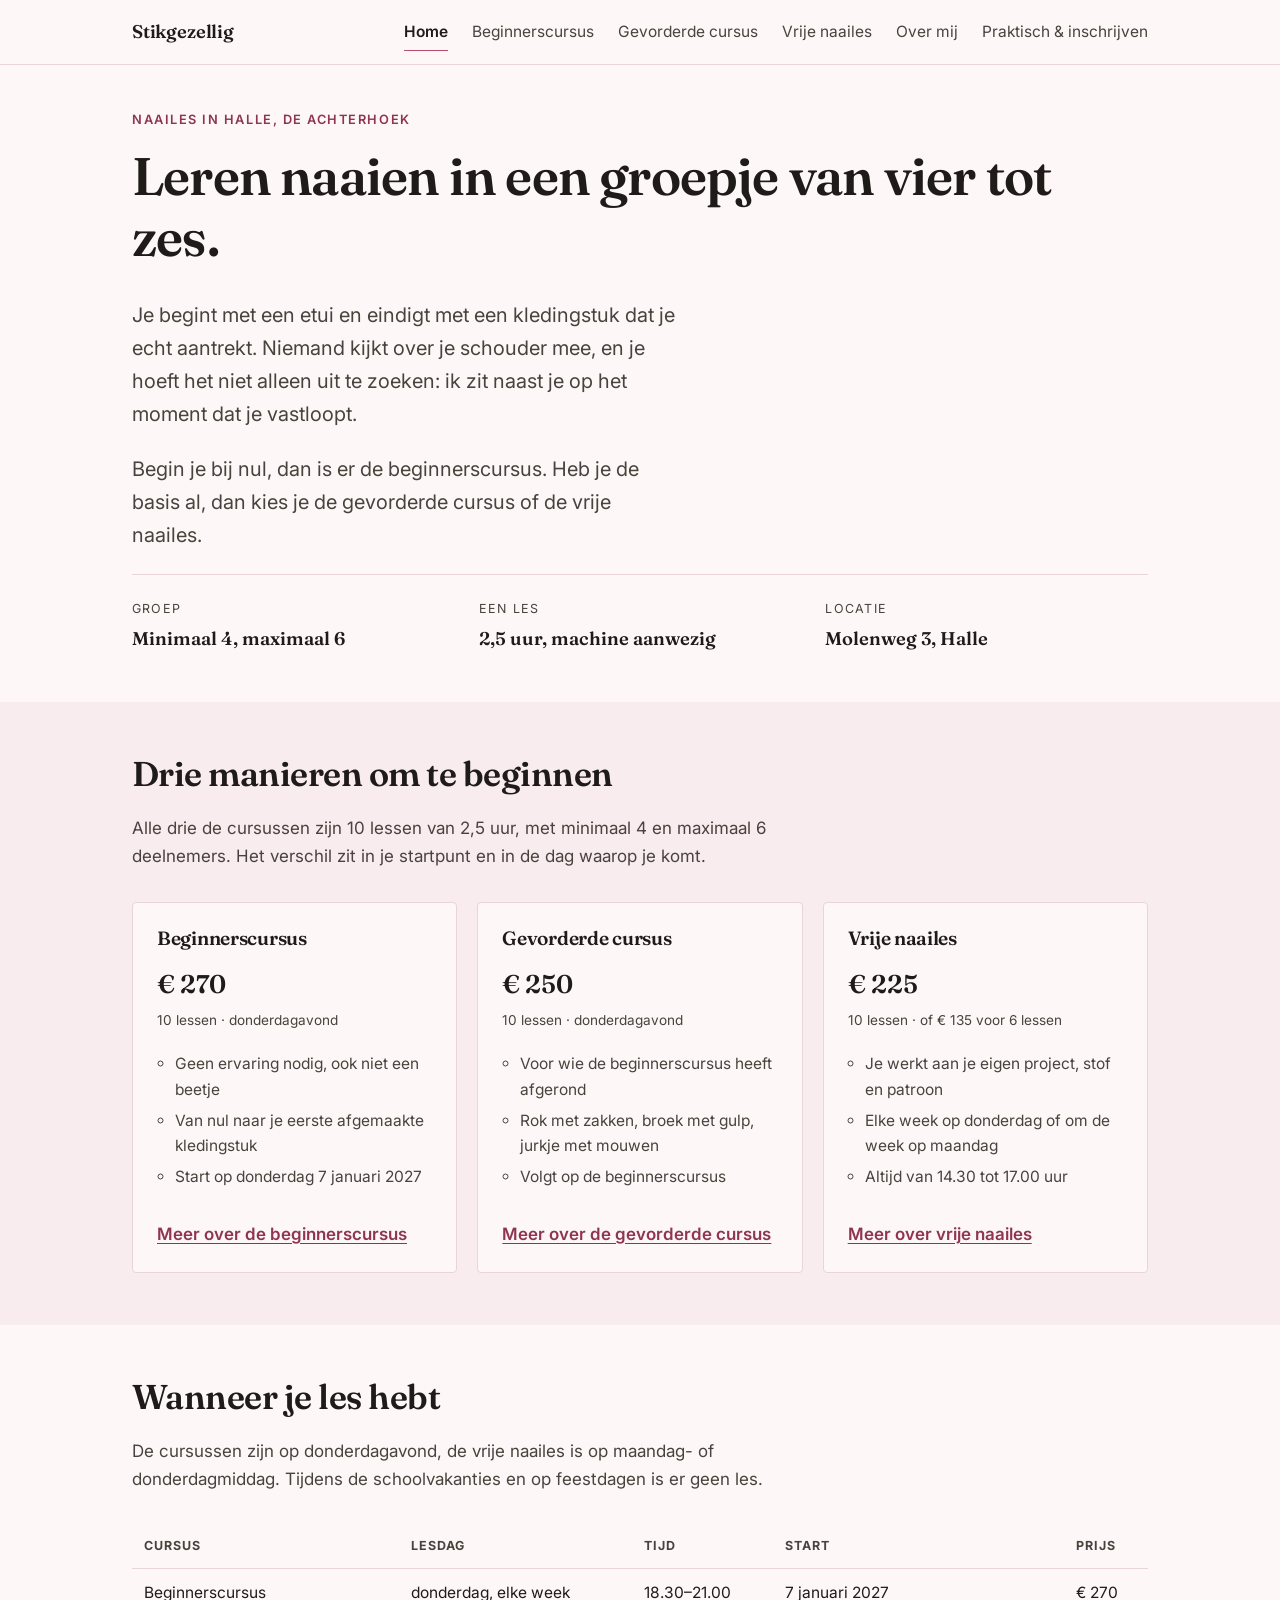
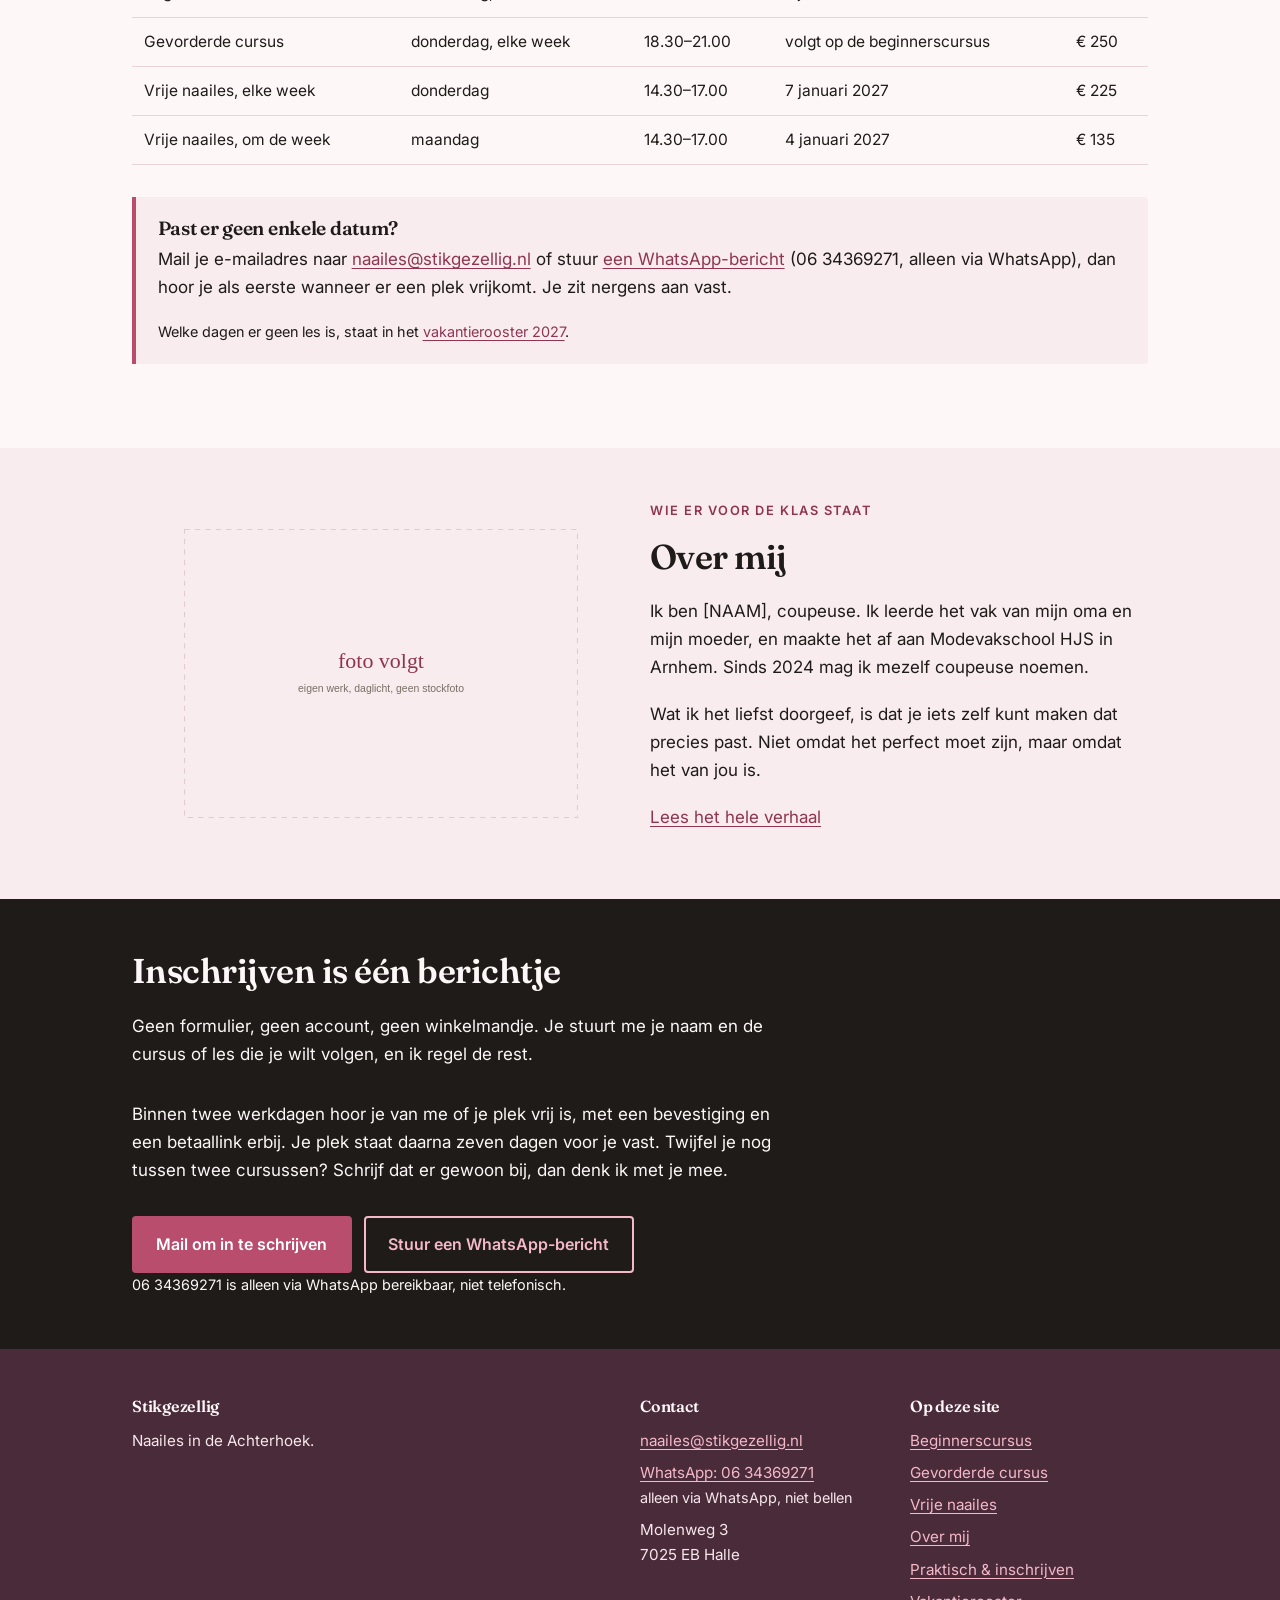
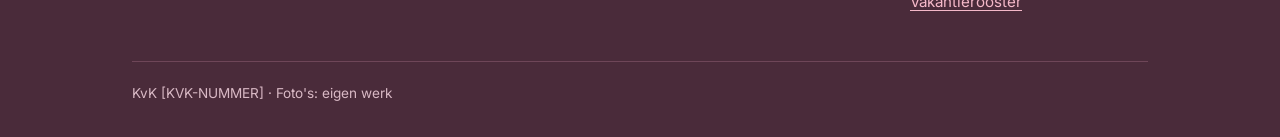
==== index.html @ c21ac474 "feat(home): blok over inschrijven met mail- en WhatsApp-knop" ====
<!doctype html>
<html lang="nl">
<head>
<meta charset="utf-8">
<meta name="viewport" content="width=device-width, initial-scale=1">
<title>Stikgezellig — naailes in de Achterhoek</title>
<meta name="description" content="Naailes in Halle, in kleine groepen van vier tot zes. Beginnerscursus van 10 lessen op donderdagavond, gevorderde cursus en vrije naailes op maandag- of donderdagmiddag.">
<link rel="canonical" href="https://mjmeijerman.github.io/naailes/">
<link rel="preconnect" href="https://fonts.googleapis.com">
<link rel="preconnect" href="https://fonts.gstatic.com" crossorigin>
<link href="https://fonts.googleapis.com/css2?family=Fraunces:opsz,wght@9..144,600&family=Inter:wght@400;600&display=swap" rel="stylesheet">
<link rel="stylesheet" href="assets/css/style.css">
</head>
<body>
<a class="skip" href="#main">Naar de inhoud</a>

<header class="site-header">
  <div class="wrap header-inner">
    <a class="brand" href="index.html">Stikgezellig</a>
    <button class="nav-toggle" type="button" aria-expanded="false" aria-controls="nav">Menu</button>
    <nav class="nav" id="nav" aria-label="Hoofdmenu">
      <ul>
        <li><a href="index.html" aria-current="page">Home</a></li>
        <li><a href="beginnerscursus.html">Beginnerscursus</a></li>
        <li><a href="gevorderde-cursus.html">Gevorderde cursus</a></li>
        <li><a href="vrije-naailes.html">Vrije naailes</a></li>
        <li><a href="over-mij.html">Over mij</a></li>
        <li><a href="praktisch-inschrijven.html">Praktisch &amp; inschrijven</a></li>
      </ul>
    </nav>
  </div>
</header>

<main id="main">

  <section class="hero">
    <div class="wrap">
      <p class="eyebrow">Naailes in Halle, de Achterhoek</p>
      <h1>Leren naaien in een groepje van vier tot zes.</h1>
      <p class="lead">Je begint met een etui en eindigt met een kledingstuk dat je echt aantrekt. Niemand kijkt over je schouder mee, en je hoeft het niet alleen uit te zoeken: ik zit naast je op het moment dat je vastloopt.</p>
      <p class="lead">Begin je bij nul, dan is er de beginnerscursus. Heb je de basis al, dan kies je de gevorderde cursus of de vrije naailes.</p>
      <dl class="facts">
        <div>
          <dt>Groep</dt>
          <dd>Minimaal 4, maximaal 6</dd>
        </div>
        <div>
          <dt>Een les</dt>
          <dd>2,5 uur, machine aanwezig</dd>
        </div>
        <div>
          <dt>Locatie</dt>
          <dd>Molenweg 3, Halle</dd>
        </div>
      </dl>
    </div>
  </section>

  <section class="section section--paper" id="cursussen">
    <div class="wrap">
      <div class="section-head">
        <h2>Drie manieren om te beginnen</h2>
        <p class="muted">Alle drie de cursussen zijn 10 lessen van 2,5 uur, met minimaal 4 en maximaal 6 deelnemers. Het verschil zit in je startpunt en in de dag waarop je komt.</p>
      </div>

      <ul class="cards cards--3">
        <li class="card">
          <h3>Beginnerscursus</h3>
          <p class="price">€ 270<small>10 lessen · donderdagavond</small></p>
          <ul>
            <li>Geen ervaring nodig, ook niet een beetje</li>
            <li>Van nul naar je eerste afgemaakte kledingstuk</li>
            <li>Start op donderdag 7 januari 2027</li>
          </ul>
          <p class="card-cta"><a href="beginnerscursus.html">Meer over de beginnerscursus</a></p>
        </li>

        <li class="card">
          <h3>Gevorderde cursus</h3>
          <p class="price">€ 250<small>10 lessen · donderdagavond</small></p>
          <ul>
            <li>Voor wie de beginnerscursus heeft afgerond</li>
            <li>Rok met zakken, broek met gulp, jurkje met mouwen</li>
            <li>Volgt op de beginnerscursus</li>
          </ul>
          <p class="card-cta"><a href="gevorderde-cursus.html">Meer over de gevorderde cursus</a></p>
        </li>

        <li class="card">
          <h3>Vrije naailes</h3>
          <p class="price">€ 225<small>10 lessen · of € 135 voor 6 lessen</small></p>
          <ul>
            <li>Je werkt aan je eigen project, stof en patroon</li>
            <li>Elke week op donderdag of om de week op maandag</li>
            <li>Altijd van 14.30 tot 17.00 uur</li>
          </ul>
          <p class="card-cta"><a href="vrije-naailes.html">Meer over vrije naailes</a></p>
        </li>
      </ul>
    </div>
  </section>

  <section class="section" id="wanneer">
    <div class="wrap">
      <div class="section-head">
        <h2>Wanneer je les hebt</h2>
        <p class="muted">De cursussen zijn op donderdagavond, de vrije naailes is op maandag- of donderdagmiddag. Tijdens de schoolvakanties en op feestdagen is er geen les.</p>
      </div>

      <div class="table-wrap">
        <table>
          <thead>
            <tr>
              <th scope="col">Cursus</th>
              <th scope="col">Lesdag</th>
              <th scope="col">Tijd</th>
              <th scope="col">Start</th>
              <th scope="col">Prijs</th>
            </tr>
          </thead>
          <tbody>
            <tr>
              <td>Beginnerscursus</td>
              <td>donderdag, elke week</td>
              <td>18.30–21.00</td>
              <td>7 januari 2027</td>
              <td>€ 270</td>
            </tr>
            <tr>
              <td>Gevorderde cursus</td>
              <td>donderdag, elke week</td>
              <td>18.30–21.00</td>
              <td>volgt op de beginnerscursus</td>
              <td>€ 250</td>
            </tr>
            <tr>
              <td>Vrije naailes, elke week</td>
              <td>donderdag</td>
              <td>14.30–17.00</td>
              <td>7 januari 2027</td>
              <td>€ 225</td>
            </tr>
            <tr>
              <td>Vrije naailes, om de week</td>
              <td>maandag</td>
              <td>14.30–17.00</td>
              <td>4 januari 2027</td>
              <td>€ 135</td>
            </tr>
          </tbody>
        </table>
      </div>

      <div class="callout">
        <h3>Past er geen enkele datum?</h3>
        <p>Mail je e-mailadres naar <a href="mailto:naailes@stikgezellig.nl?subject=Volgende%20ronde%20naailes">naailes@stikgezellig.nl</a> of stuur <a href="https://wa.me/31634369271" target="_blank" rel="noopener noreferrer">een WhatsApp-bericht</a> (06 34369271, alleen via WhatsApp), dan hoor je als eerste wanneer er een plek vrijkomt. Je zit nergens aan vast.</p>
        <p class="small">Welke dagen er geen les is, staat in het <a href="vakantierooster.html">vakantierooster 2027</a>.</p>
      </div>
    </div>
  </section>

  <section class="section section--paper">
    <div class="wrap">
      <div class="cards cards--2">
        <figure>
          <img src="assets/img/foto-volgt.svg" alt="[NAAM] achter de naaimachine in het atelier" width="800" height="600">
        </figure>
        <div>
          <p class="eyebrow">Wie er voor de klas staat</p>
          <h2>Over mij</h2>
          <p>Ik ben [NAAM], coupeuse. Ik leerde het vak van mijn oma en mijn moeder, en maakte het af aan Modevakschool HJS in Arnhem. Sinds 2024 mag ik mezelf coupeuse noemen.</p>
          <p>Wat ik het liefst doorgeef, is dat je iets zelf kunt maken dat precies past. Niet omdat het perfect moet zijn, maar omdat het van jou is.</p>
          <p class="card-cta"><a href="over-mij.html">Lees het hele verhaal</a></p>
        </div>
      </div>
    </div>
  </section>

  <section class="section section--ink" id="inschrijven">
    <div class="wrap">
      <div class="section-head">
        <h2>Inschrijven is één berichtje</h2>
        <p>Geen formulier, geen account, geen winkelmandje. Je stuurt me je naam en de cursus of les die je wilt volgen, en ik regel de rest.</p>
      </div>
      <div class="measure">
        <p>Binnen twee werkdagen hoor je van me of je plek vrij is, met een bevestiging en een betaallink erbij. Je plek staat daarna zeven dagen voor je vast. Twijfel je nog tussen twee cursussen? Schrijf dat er gewoon bij, dan denk ik met je mee.</p>
      </div>
      <div class="btn-row mt-2">
        <a class="btn btn--primary" href="mailto:naailes@stikgezellig.nl?subject=Inschrijving%20naailes&amp;body=Hoi%2C%20ik%20wil%20graag%20inschrijven.%0A%0AMijn%20naam%3A%20%0ACursus%20of%20les%3A%20%0ATelefoonnummer%3A%20">Mail om in te schrijven</a>
        <a class="btn btn--ghost" href="https://wa.me/31634369271?text=Hoi%2C%20ik%20wil%20graag%20inschrijven.%20Mijn%20naam%20is%20" target="_blank" rel="noopener noreferrer">Stuur een WhatsApp-bericht</a>
      </div>
      <p class="small">06 34369271 is alleen via WhatsApp bereikbaar, niet telefonisch.</p>
    </div>
  </section>

</main>

<footer class="site-footer">
  <div class="wrap">
    <div class="footer-grid">
      <div>
        <h3>Stikgezellig</h3>
        <p>Naailes in de Achterhoek.</p>
      </div>
      <div>
        <h3>Contact</h3>
        <ul>
          <li><a href="mailto:naailes@stikgezellig.nl">naailes@stikgezellig.nl</a></li>
          <li><a href="https://wa.me/31634369271" target="_blank" rel="noopener noreferrer">WhatsApp: 06 34369271</a><br><span class="small">alleen via WhatsApp, niet bellen</span></li>
          <li>Molenweg 3<br>7025 EB Halle</li>
        </ul>
      </div>
      <div>
        <h3>Op deze site</h3>
        <ul>
          <li><a href="beginnerscursus.html">Beginnerscursus</a></li>
          <li><a href="gevorderde-cursus.html">Gevorderde cursus</a></li>
          <li><a href="vrije-naailes.html">Vrije naailes</a></li>
          <li><a href="over-mij.html">Over mij</a></li>
          <li><a href="praktisch-inschrijven.html">Praktisch &amp; inschrijven</a></li>
          <li><a href="vakantierooster.html">Vakantierooster</a></li>
        </ul>
      </div>
    </div>
    <p class="footer-note">KvK [KVK-NUMMER] · Foto's: eigen werk</p>
  </div>
</footer>

<script src="assets/js/site.js"></script>
</body>
</html>
---- assets/css/style.css ----
/* Stikgezellig — basisstijl
   1 accentkleur (poederroze) + off-white + bijna-zwart. Niets anders. */

:root {
  --terra: #b84d6e;
  --terra-dark: #8f3552;
  --ink: #1e1b19;
  --ink-soft: #4a423c;
  --paper: #fdf8f7;
  --paper-warm: #f8ecef;
  --rule: #e8d4da;
  --max: 66rem;
  --radius: 4px;
}

*,
*::before,
*::after {
  box-sizing: border-box;
}

html {
  -webkit-text-size-adjust: 100%;
  scroll-behavior: smooth;
}

body {
  margin: 0;
  background: var(--paper);
  color: var(--ink);
  font-family: Inter, system-ui, -apple-system, "Segoe UI", sans-serif;
  font-size: 1.0625rem;
  line-height: 1.65;
  -webkit-font-smoothing: antialiased;
}

@media (prefers-reduced-motion: reduce) {
  html { scroll-behavior: auto; }
  *, *::before, *::after {
    animation-duration: 0.01ms !important;
    transition-duration: 0.01ms !important;
  }
}

img { max-width: 100%; height: auto; display: block; }

h1, h2, h3 {
  font-family: Fraunces, Georgia, "Times New Roman", serif;
  font-weight: 600;
  line-height: 1.15;
  letter-spacing: -0.015em;
  margin: 0 0 0.6em;
}

h1 { font-size: clamp(2.1rem, 5.5vw, 3.3rem); }
h2 { font-size: clamp(1.55rem, 3.4vw, 2.15rem); }
h3 { font-size: 1.2rem; }

p { margin: 0 0 1.1em; }
p:last-child { margin-bottom: 0; }

a { color: var(--terra-dark); text-underline-offset: 0.2em; }
a:hover { color: var(--terra); }

:focus-visible {
  outline: 3px solid var(--terra);
  outline-offset: 3px;
}

/* ---------- layout ---------- */

.wrap {
  width: 100%;
  max-width: var(--max);
  margin: 0 auto;
  padding: 0 1.25rem;
}

.section { padding: 3.25rem 0; }
.section--tight { padding: 2rem 0; }
.section--paper { background: var(--paper-warm); }
.section--ink {
  background: var(--ink);
  color: var(--paper);
}
.section--ink h2,
.section--ink h3 { color: var(--paper); }
.section--ink a { color: #f4b8c8; }

.section-head { max-width: 42rem; margin-bottom: 2rem; }

.skip {
  position: absolute;
  left: -9999px;
  top: 0;
  background: var(--ink);
  color: var(--paper);
  padding: 0.75rem 1rem;
  z-index: 100;
}
.skip:focus { left: 1rem; top: 1rem; }

/* ---------- header ---------- */

.site-header {
  position: sticky;
  top: 0;
  z-index: 40;
  background: var(--paper);
  border-bottom: 1px solid var(--rule);
}

.header-inner {
  display: flex;
  align-items: center;
  justify-content: space-between;
  gap: 1rem;
  min-height: 4rem;
}

.brand {
  font-family: Fraunces, Georgia, serif;
  font-size: 1.15rem;
  font-weight: 600;
  color: var(--ink);
  text-decoration: none;
  letter-spacing: -0.01em;
}
.brand:hover { color: var(--terra-dark); }

.nav-toggle {
  display: inline-flex;
  align-items: center;
  gap: 0.5rem;
  background: none;
  border: 1px solid var(--rule);
  border-radius: var(--radius);
  color: var(--ink);
  font: inherit;
  font-size: 0.9rem;
  padding: 0.5rem 0.7rem;
  cursor: pointer;
}

.nav ul {
  list-style: none;
  margin: 0;
  padding: 0;
}

.nav {
  display: none;
  width: 100%;
}

.nav.is-open { display: block; }

.nav ul {
  display: flex;
  flex-direction: column;
  padding: 0.5rem 0 1rem;
  gap: 0.15rem;
}

.nav a {
  display: block;
  padding: 0.55rem 0.25rem;
  color: var(--ink-soft);
  text-decoration: none;
  font-size: 0.97rem;
  border-bottom: 1px solid transparent;
}
.nav a:hover { color: var(--ink); border-bottom-color: var(--rule); }
.nav a[aria-current="page"] {
  color: var(--ink);
  font-weight: 600;
  border-bottom-color: var(--terra);
}

@media (min-width: 56rem) {
  .nav-toggle { display: none; }
  .nav { display: block !important; width: auto; }
  .nav ul { flex-direction: row; padding: 0; gap: 1.5rem; }
  .nav a { padding: 0.35rem 0; }
}

/* ---------- buttons ---------- */

.btn {
  display: inline-block;
  padding: 0.85rem 1.4rem;
  border-radius: var(--radius);
  font-size: 1rem;
  font-weight: 600;
  text-decoration: none;
  text-align: center;
  border: 2px solid transparent;
  transition: background-color 0.15s ease, color 0.15s ease;
}

.btn--primary {
  background: var(--terra);
  color: #fff;
}
.btn--primary:hover { background: var(--terra-dark); color: #fff; }

.btn--ghost {
  border-color: var(--ink);
  color: var(--ink);
}
.btn--ghost:hover { background: var(--ink); color: var(--paper); }

/* Kaarten in een donkere sectie hebben een lichte achtergrond: tekst terug naar inkt. */
.section--ink .card,
.section--ink .card h3 { color: var(--ink); }

/* In een donkere sectie erven knoppen de linkkleur; zet hun eigen kleur terug. */
.section--ink a.btn--primary,
.section--ink a.btn--primary:hover { color: #fff; }
.section--ink a.btn--ghost {
  border-color: #f4b8c8;
  color: #f4b8c8;
}
.section--ink a.btn--ghost:hover { background: #f4b8c8; color: var(--ink); }
.section--ink .card a.btn--ghost {
  border-color: var(--ink);
  color: var(--ink);
}
.section--ink .card a.btn--ghost:hover { background: var(--ink); color: var(--paper); }

.btn--wide { width: 100%; }
@media (min-width: 34rem) { .btn--wide { width: auto; } }

.btn-row {
  display: flex;
  flex-wrap: wrap;
  gap: 0.75rem;
  margin-top: 1.75rem;
}

/* ---------- hero ---------- */

.hero { padding: 2.75rem 0 3rem; }
.hero p.lead {
  font-size: clamp(1.05rem, 2.2vw, 1.25rem);
  color: var(--ink-soft);
  max-width: 34rem;
}

.eyebrow {
  font-size: 0.8rem;
  font-weight: 600;
  letter-spacing: 0.12em;
  text-transform: uppercase;
  color: var(--terra-dark);
  margin-bottom: 1rem;
}

/* ---------- cards ---------- */

.cards {
  display: grid;
  gap: 1.25rem;
  grid-template-columns: 1fr;
  list-style: none;
  margin: 0;
  padding: 0;
}
@media (min-width: 44rem) {
  .cards--3 { grid-template-columns: repeat(3, 1fr); }
  .cards--2 { grid-template-columns: repeat(2, 1fr); }
}

.card {
  background: var(--paper);
  border: 1px solid var(--rule);
  border-radius: var(--radius);
  padding: 1.5rem;
  display: flex;
  flex-direction: column;
  gap: 0.5rem;
}
.section--paper .card { background: var(--paper); }

.card h3 { margin-bottom: 0.1rem; }
.card .price {
  font-family: Fraunces, Georgia, serif;
  font-size: 1.6rem;
  font-weight: 600;
  margin: 0.25rem 0 0.5rem;
}
.card .price small {
  display: block;
  font-family: Inter, sans-serif;
  font-size: 0.85rem;
  font-weight: 400;
  color: var(--ink-soft);
  margin-top: 0.2rem;
}
.card ul {
  margin: 0.25rem 0 0;
  padding-left: 1.1rem;
  color: var(--ink-soft);
  font-size: 0.97rem;
}
.card li { margin-bottom: 0.35rem; }
.card .card-cta {
  margin-top: auto;
  padding-top: 1rem;
  font-weight: 600;
}

/* ---------- facts ---------- */

.facts {
  display: grid;
  gap: 1rem 1.5rem;
  grid-template-columns: 1fr;
  margin: 0;
  padding: 1.5rem 0 0;
  border-top: 1px solid var(--rule);
}
@media (min-width: 40rem) {
  .facts { grid-template-columns: repeat(3, 1fr); }
}
.facts dt {
  font-size: 0.78rem;
  text-transform: uppercase;
  letter-spacing: 0.1em;
  color: var(--ink-soft);
  margin-bottom: 0.25rem;
}
.facts dd {
  margin: 0;
  font-family: Fraunces, Georgia, serif;
  font-size: 1.15rem;
  font-weight: 600;
}

/* ---------- weekindeling ---------- */

.week {
  list-style: none;
  counter-reset: week;
  margin: 0;
  padding: 0;
  border-top: 1px solid var(--rule);
}
.week li {
  counter-increment: week;
  display: grid;
  grid-template-columns: 2.5rem 1fr;
  gap: 0.75rem;
  padding: 0.9rem 0;
  border-bottom: 1px solid var(--rule);
}
.week li::before {
  content: counter(week, decimal-leading-zero);
  font-family: Fraunces, Georgia, serif;
  font-size: 1rem;
  color: var(--terra-dark);
  font-weight: 600;
  padding-top: 0.15rem;
}
.week strong { display: block; }
.week span {
  color: var(--ink-soft);
  font-size: 0.95rem;
}

/* ---------- figures ---------- */

.figures {
  display: grid;
  gap: 1rem;
  grid-template-columns: 1fr;
  margin: 2rem 0 0;
}
@media (min-width: 40rem) {
  .figures--3 { grid-template-columns: repeat(3, 1fr); }
}
.figures figure { margin: 0; }
.figures img {
  border-radius: var(--radius);
  width: 100%;
  aspect-ratio: 4 / 3;
  object-fit: cover;
  background: var(--paper-warm);
}
.figures figcaption {
  font-size: 0.85rem;
  color: var(--ink-soft);
  margin-top: 0.5rem;
}

/* ---------- tables ---------- */

.table-wrap { overflow-x: auto; }
table {
  width: 100%;
  border-collapse: collapse;
  font-size: 0.97rem;
}
th, td {
  text-align: left;
  padding: 0.7rem 0.75rem;
  border-bottom: 1px solid var(--rule);
  vertical-align: top;
}
th {
  font-size: 0.78rem;
  text-transform: uppercase;
  letter-spacing: 0.08em;
  color: var(--ink-soft);
}

/* ---------- callout ---------- */

.callout {
  background: var(--paper-warm);
  border-left: 4px solid var(--terra);
  border-radius: 0 var(--radius) var(--radius) 0;
  padding: 1.25rem 1.35rem;
  margin: 2rem 0;
}
.callout h3 { margin-bottom: 0.4rem; }
.callout p:last-child { margin-bottom: 0; }
.section--paper .callout { background: var(--paper); }

/* ---------- faq ---------- */

.faq { border-top: 1px solid var(--rule); }
.faq details {
  border-bottom: 1px solid var(--rule);
  padding: 0.35rem 0;
}
.faq summary {
  cursor: pointer;
  font-weight: 600;
  padding: 0.85rem 1.5rem 0.85rem 0;
  position: relative;
  list-style: none;
}
.faq summary::-webkit-details-marker { display: none; }
.faq summary::after {
  content: "+";
  position: absolute;
  right: 0.25rem;
  top: 0.7rem;
  color: var(--terra-dark);
  font-size: 1.3rem;
  line-height: 1;
}
.faq details[open] summary::after { content: "–"; }
.faq .faq-body {
  padding: 0 0 1rem;
  color: var(--ink-soft);
  max-width: 44rem;
}

/* ---------- footer ---------- */

.site-footer {
  background: #4a2b3a;
  color: #f6e7ec;
  padding: 3rem 0 2rem;
  font-size: 0.95rem;
}
.site-footer a { color: #f4b8c8; }
.footer-grid {
  display: grid;
  gap: 2rem;
  grid-template-columns: 1fr;
}
@media (min-width: 44rem) {
  .footer-grid { grid-template-columns: 2fr 1fr 1fr; }
}
.site-footer h3 {
  color: var(--paper);
  font-size: 1rem;
  margin-bottom: 0.75rem;
}
.site-footer ul { list-style: none; margin: 0; padding: 0; }
.site-footer li { margin-bottom: 0.45rem; }
.footer-note {
  border-top: 1px solid #6e4658;
  margin-top: 2.5rem;
  padding-top: 1.25rem;
  font-size: 0.85rem;
  color: #d9b9c5;
}

/* ---------- utilities ---------- */

.stack > * + * { margin-top: 1rem; }
.muted { color: var(--ink-soft); }
.small { font-size: 0.9rem; }
.measure { max-width: 40rem; }
.mt-2 { margin-top: 2rem; }
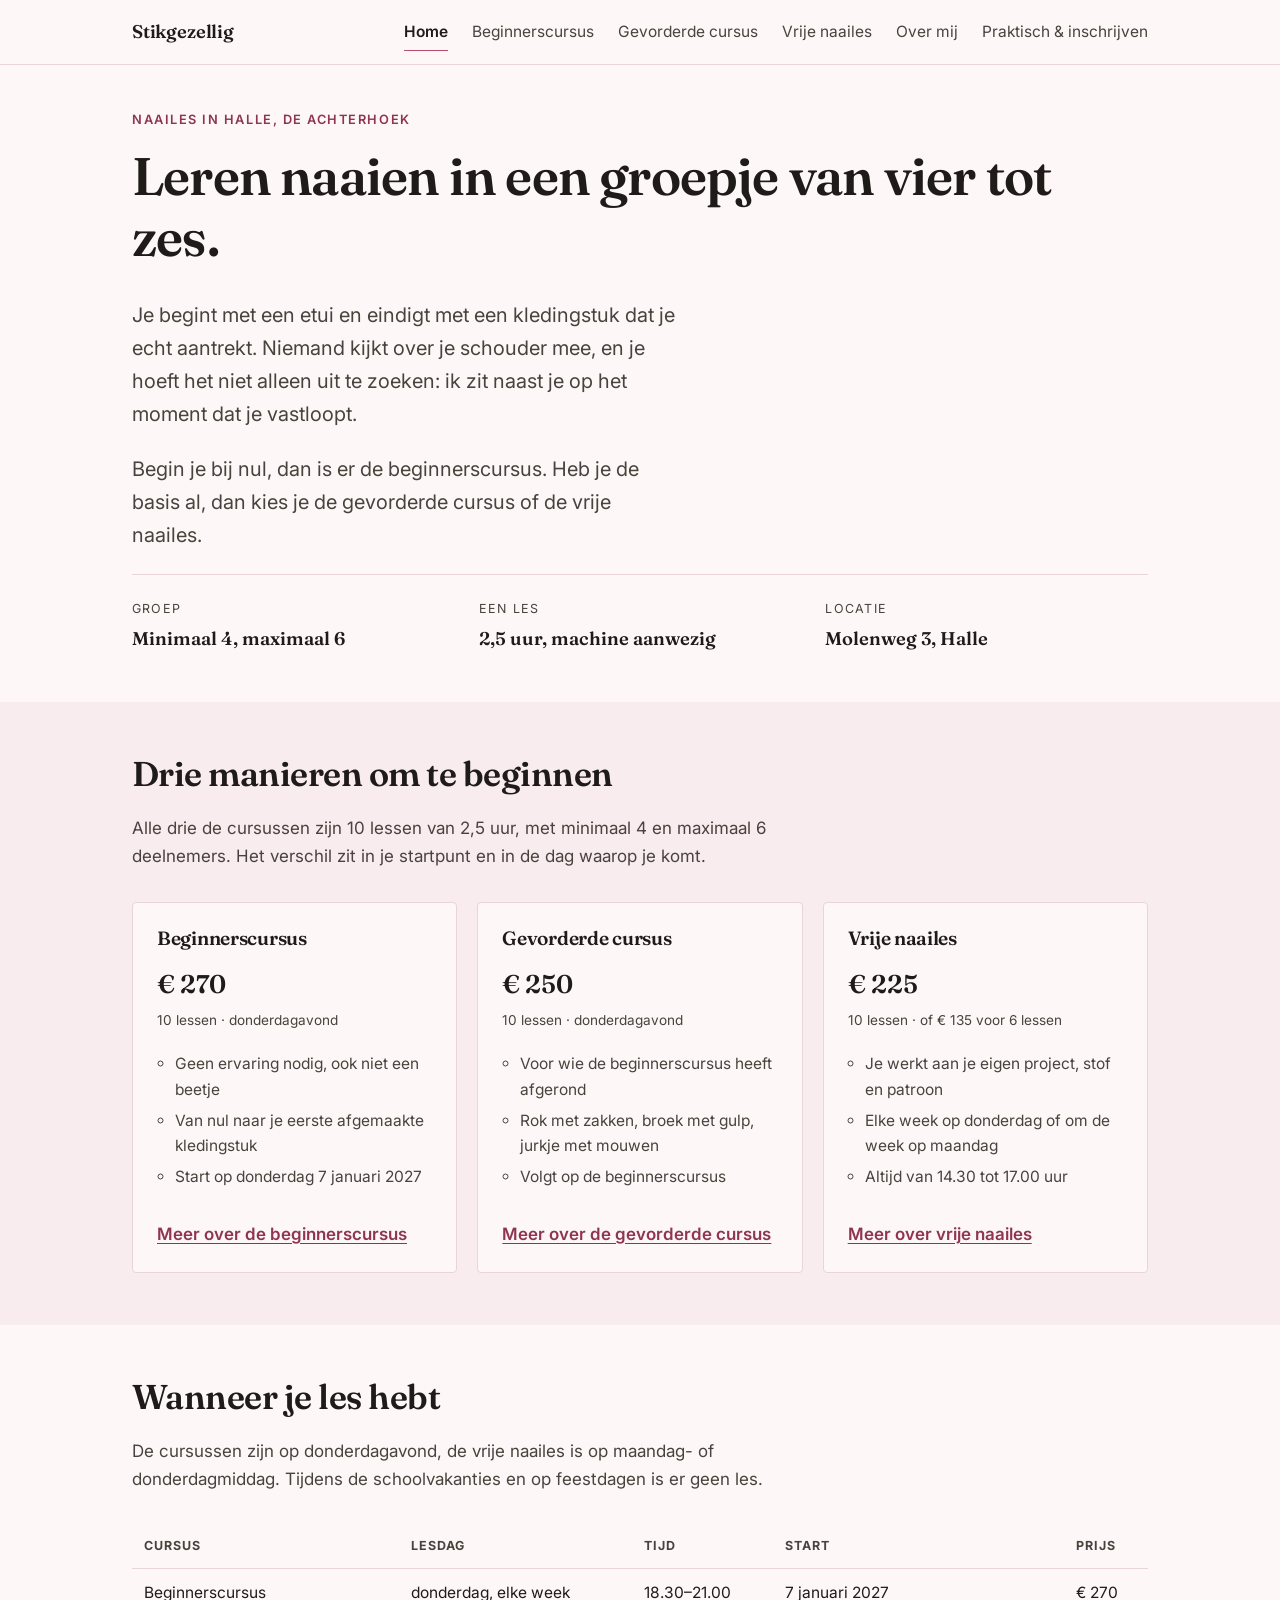
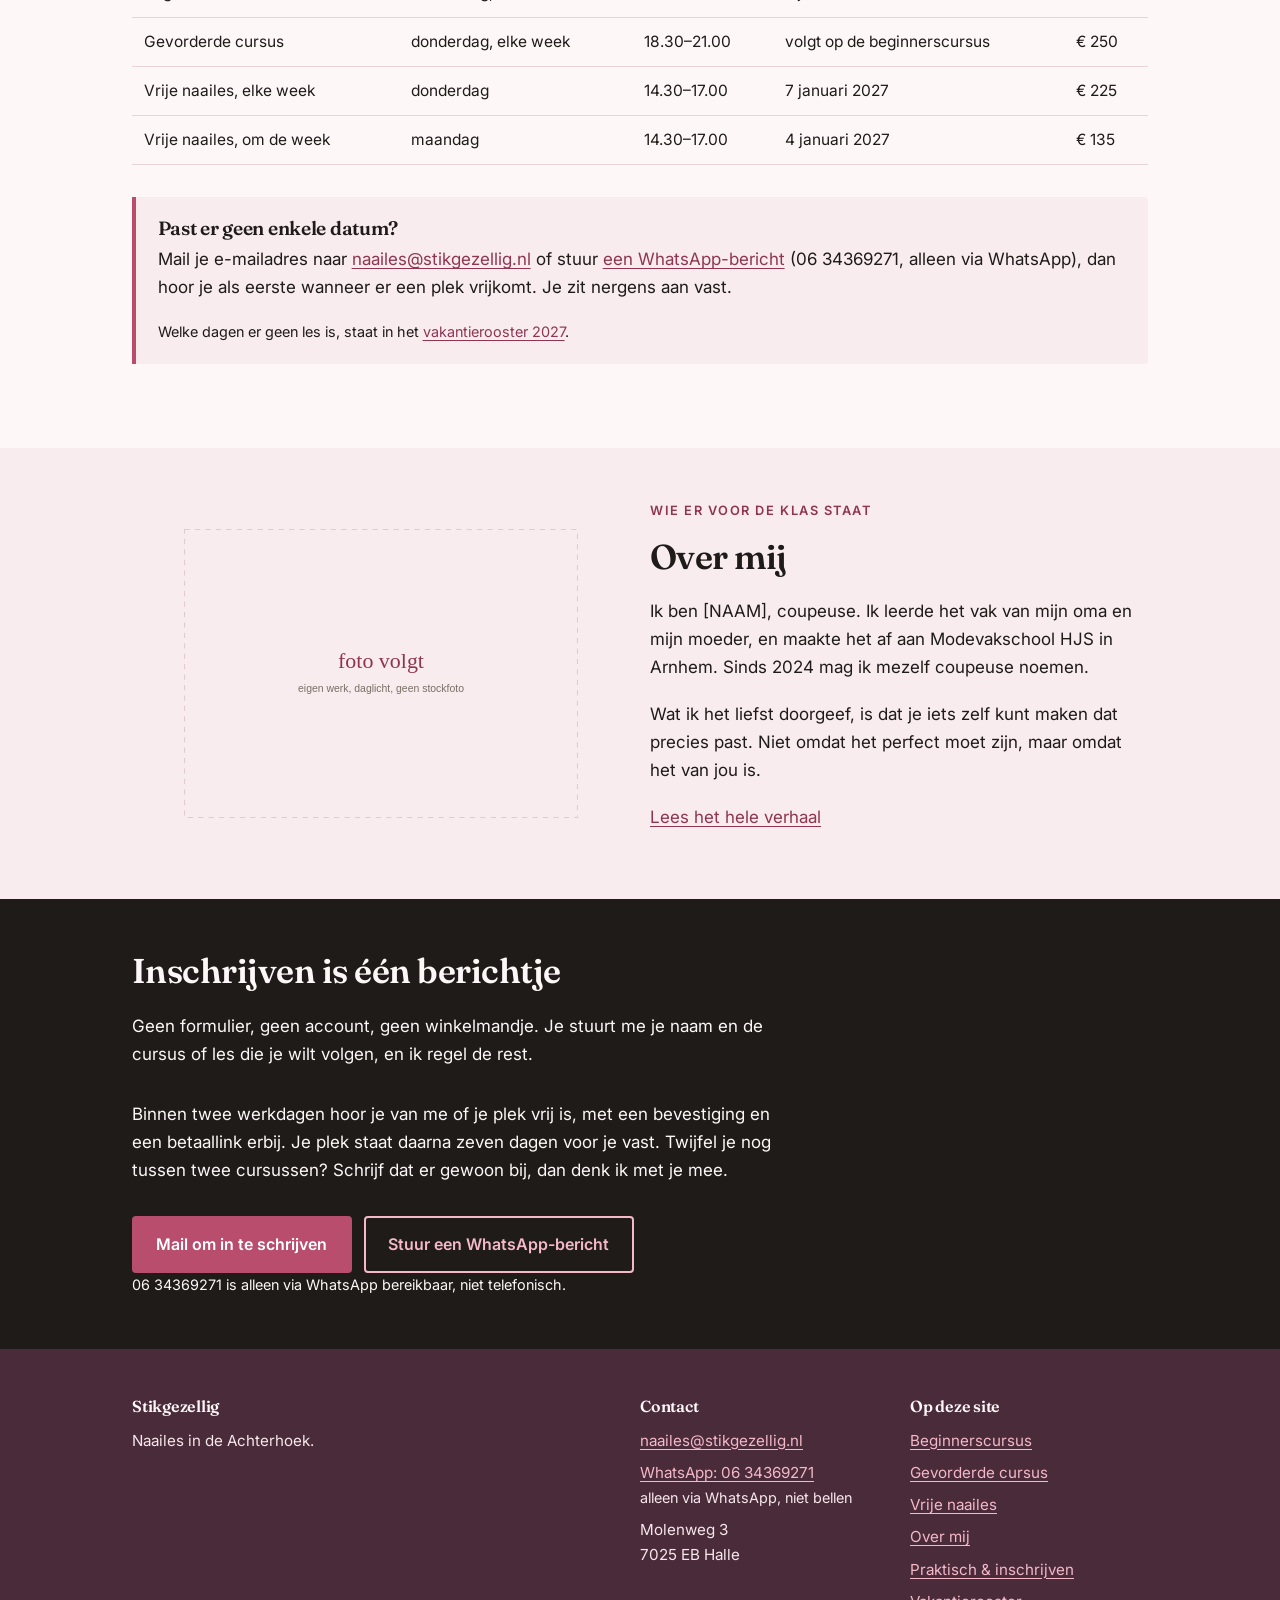
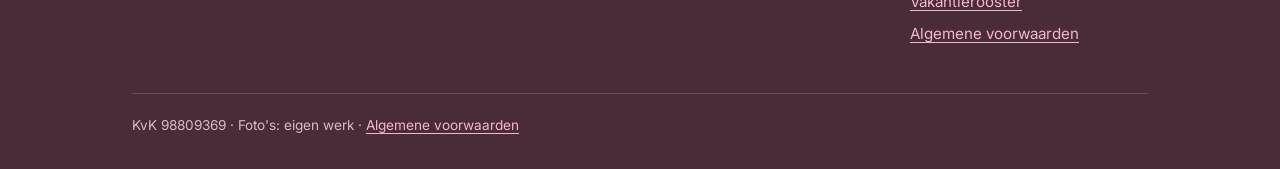
==== commit 7ff90cbf: "feat(home): algemene voorwaarden uit issue 19, bereikbaar via de footer Sectie met de volledige voor" ====
--- a/index.html
+++ b/index.html
@@ -10,6 +10,11 @@
 <link rel="preconnect" href="https://fonts.gstatic.com" crossorigin>
 <link href="https://fonts.googleapis.com/css2?family=Fraunces:opsz,wght@9..144,600&family=Inter:wght@400;600&display=swap" rel="stylesheet">
 <link rel="stylesheet" href="assets/css/style.css">
+<style>
+  /* Algemene voorwaarden: verborgen tot de footerlink ze opent. */
+  .legal { display: none; }
+  .legal:target { display: block; }
+</style>
 </head>
 <body>
 <a class="skip" href="#main">Naar de inhoud</a>
@@ -193,6 +198,107 @@
     </div>
   </section>
 
+  <section class="section section--paper legal" id="algemene-voorwaarden">
+    <div class="wrap">
+      <div class="section-head">
+        <h2>Algemene voorwaarden</h2>
+        <p class="muted">Versie 27-10-2026 · <a href="#">Sluiten</a></p>
+      </div>
+
+      <div class="measure">
+        <p><strong>Stikgezellig</strong><br>Molenweg 3<br>7025 EB Halle<br><a href="mailto:info@stikgezellig.nl">info@stikgezellig.nl</a><br>06 34369271<br>KVK 98809369</p>
+
+        <h3>1. Algemeen</h3>
+        <p>Deze algemene voorwaarden zijn van toepassing op alle lessen, cursussen en workshops die worden aangeboden door Stikgezellig.</p>
+        <p>Door je in te schrijven voor een les, cursus of workshop ga je akkoord met deze algemene voorwaarden.</p>
+        <p>Stikgezellig streeft naar een gezellige, ontspannen en veilige omgeving waarin iedereen met plezier kan leren naaien. We vragen daarom van alle deelnemers dat zij respectvol omgaan met elkaar, de ruimte en de aanwezige machines, gereedschappen en materialen.</p>
+
+        <h3>2. Inschrijving</h3>
+        <p>Een inschrijving is definitief zodra deze door Stikgezellig is bevestigd.</p>
+        <p>Bij cursussen en workshops met een beperkt aantal plaatsen geldt: vol = vol. Plaatsen worden gereserveerd op volgorde van binnenkomst van de inschrijvingen.</p>
+        <p>Wanneer een cursus of workshop vol is, kan een deelnemer op een wachtlijst worden geplaatst.</p>
+
+        <h3>3. Betaling</h3>
+        <p>De kosten van een cursus, les of workshop worden uiterlijk één week vóór de eerste les of activiteit voldaan.</p>
+        <p>Bij een cursus wordt het volledige cursusbedrag in één keer betaald, tenzij vooraf een andere betalingsregeling is afgesproken.</p>
+        <p>Wanneer een betaling niet tijdig wordt voldaan, kan Stikgezellig de gereserveerde plaats aan een andere deelnemer aanbieden.</p>
+
+        <h3>4. Annulering door de deelnemer</h3>
+        <p>Kun je onverhoopt niet deelnemen aan een cursus of workshop? Laat dit dan zo snel mogelijk weten. Voor annulering gelden de volgende voorwaarden:</p>
+        <ul>
+          <li>Bij annulering tot 30 dagen vóór aanvang van de cursus of workshop wordt het betaalde bedrag volledig terugbetaald.</li>
+          <li>Bij annulering tussen 30 en 7 dagen vóór aanvang wordt 75% van het betaalde bedrag terugbetaald.</li>
+          <li>Bij annulering binnen 7 dagen vóór aanvang vindt geen terugbetaling plaats.</li>
+        </ul>
+        <p>Je mag je plaats, in overleg met Stikgezellig, door iemand anders laten innemen. De nieuwe deelnemer moet wel voldoen aan eventuele voorwaarden die voor de betreffende cursus of workshop gelden.</p>
+        <p>Wanneer de plaats wordt ingenomen door iemand van de wachtlijst, wordt het betaalde bedrag volledig terugbetaald.</p>
+
+        <h3>5. Afmelden en gemiste lessen</h3>
+        <p>Kun je een les niet bijwonen, dan vragen we je om dit zo snel mogelijk te laten weten.</p>
+        <p>Een gemiste les kan in principe niet worden ingehaald of terugbetaald, tenzij hierover vooraf andere afspraken zijn gemaakt.</p>
+        <p>Bij een cursus met een vast programma kan Stikgezellig niet garanderen dat een gemiste les op een ander moment kan worden ingehaald.</p>
+        <p>Wanneer Stikgezellig de mogelijkheid biedt om een gemiste les in te halen, is dit afhankelijk van beschikbare plaatsen. Aan deze mogelijkheid kan geen recht op terugbetaling worden ontleend.</p>
+
+        <h3>6. Annulering of wijziging door Stikgezellig</h3>
+        <p>Stikgezellig behoudt zich het recht voor om een cursus of workshop te annuleren wanneer het minimale aantal deelnemers, zoals vermeld op de website, niet wordt bereikt, of wanneer door ziekte, overmacht of andere onvoorziene omstandigheden de activiteit redelijkerwijs niet kan doorgaan.</p>
+        <p>Onder overmacht vallen bijvoorbeeld ziekte, overheidsmaatregelen, technische problemen en andere omstandigheden buiten de invloed van Stikgezellig.</p>
+        <p>Wanneer een cursus of workshop door Stikgezellig wordt geannuleerd, wordt in overleg gezocht naar een passende oplossing, bijvoorbeeld het verplaatsen van de activiteit naar een andere datum. Als een passende oplossing niet mogelijk is, wordt het reeds betaalde bedrag voor de betreffende niet-geleverde les of activiteit terugbetaald.</p>
+
+        <h3>7. Ziekte</h3>
+        <p>Ben je ziek of heb je klachten waarmee je anderen kunt besmetten, dan vragen we je om thuis te blijven.</p>
+        <p>Neem bij twijfel contact op met Stikgezellig. In overleg kan worden gekeken of de gemiste les kan worden ingehaald. Dit is afhankelijk van de mogelijkheden en beschikbare plaatsen.</p>
+        <p>Wanneer de docent ziek is, wordt de les indien mogelijk verplaatst naar een andere datum. Als verplaatsen niet mogelijk is, wordt in overleg naar een passende oplossing gezocht.</p>
+
+        <h3>8. Materialen</h3>
+        <p>Bij cursussen en workshops wordt vooraf aangegeven welke materialen zijn inbegrepen en welke materialen de deelnemer zelf moet aanschaffen.</p>
+        <p>Wanneer deelnemers zelf materialen aanschaffen, zijn zij zelf verantwoordelijk voor het meenemen van de juiste materialen.</p>
+        <p>Stikgezellig kan adviseren over stoffen, fournituren, patronen en andere materialen, maar is niet verantwoordelijk voor een verkeerde aankoop wanneer een deelnemer ervoor kiest om eigen materialen te gebruiken.</p>
+        <p>Bij kledingprojecten kan het voorkomen dat tijdens de cursus blijkt dat extra materiaal nodig is. Deze kosten zijn voor rekening van de deelnemer.</p>
+
+        <h3>9. Gebruik van naaimachines, gereedschappen en materialen</h3>
+        <p>Wanneer gebruik wordt gemaakt van een naaimachine, gereedschappen of andere materialen van Stikgezellig, wordt verwacht dat deelnemers hier zorgvuldig mee omgaan.</p>
+        <p>Deelnemers zijn verplicht de aanwijzingen van de docent op te volgen met betrekking tot het gebruik van machines, gereedschappen en materialen.</p>
+        <p>Stikgezellig geeft uitleg over het veilige gebruik van de aanwezige machines en gereedschappen en houdt toezicht waar dat redelijkerwijs nodig is.</p>
+        <p>Schade die ontstaat door onzorgvuldig of onjuist gebruik kan op de deelnemer worden verhaald.</p>
+        <p>Deelnemers mogen, indien vooraf afgesproken, hun eigen naaimachine meenemen. De deelnemer blijft zelf verantwoordelijk voor de eigen naaimachine en accessoires.</p>
+        <p>Stikgezellig kan helpen bij het gebruik van een eigen machine, maar kan niet garanderen dat ieder type of merk machine tijdens de les volledig kan worden uitgelegd of ingesteld.</p>
+
+        <h3>10. Aansprakelijkheid</h3>
+        <p>Stikgezellig doet er alles aan om de lessen in een veilige en prettige omgeving te laten verlopen.</p>
+        <p>Deelname aan de lessen en het gebruik van machines, gereedschappen en materialen gebeurt met inachtneming van de gegeven instructies.</p>
+        <p>Stikgezellig is niet aansprakelijk voor schade, verlies of diefstal van persoonlijke eigendommen, tenzij sprake is van opzet of bewuste roekeloosheid aan de zijde van Stikgezellig of voor zover aansprakelijkheid wettelijk niet mag worden uitgesloten.</p>
+        <p>De deelnemer is zelf verantwoordelijk voor het opvolgen van veiligheidsinstructies.</p>
+
+        <h3>11. Intellectueel eigendom</h3>
+        <p>Patronen, werkbeschrijvingen en ander lesmateriaal dat door Stikgezellig wordt gemaakt en verstrekt, zijn uitsluitend bedoeld voor persoonlijk gebruik door de deelnemer.</p>
+        <p>Het is niet toegestaan om dit materiaal zonder toestemming te kopiëren, verspreiden, verkopen of op andere wijze commercieel te gebruiken.</p>
+
+        <h3>12. Gedrag tijdens de lessen</h3>
+        <p>Stikgezellig wil een prettige en veilige omgeving bieden aan alle deelnemers.</p>
+        <p>Van deelnemers wordt verwacht dat zij respectvol omgaan met andere deelnemers, de docent, de ruimte en de aanwezige machines, gereedschappen en materialen.</p>
+        <p>Bij ongewenst, agressief of grensoverschrijdend gedrag kan Stikgezellig besluiten de deelname aan de les, cursus of workshop te beëindigen.</p>
+        <p>In dat geval bestaat geen automatisch recht op terugbetaling van het cursus- of lesgeld.</p>
+
+        <h3>13. Klachten</h3>
+        <p>Heb je een klacht of ben je ergens niet tevreden over? Laat dit dan zo snel mogelijk weten, zodat we samen naar een passende oplossing kunnen zoeken. Klachten kunnen worden gemeld via <a href="mailto:info@stikgezellig.nl">info@stikgezellig.nl</a>.</p>
+        <p>Stikgezellig probeert klachten binnen een redelijke termijn te behandelen en samen met de deelnemer tot een passende oplossing te komen.</p>
+
+        <h3>14. Privacy</h3>
+        <p>Stikgezellig verwerkt persoonsgegevens die nodig zijn voor de inschrijving, administratie, communicatie en uitvoering van de lessen, cursussen en workshops.</p>
+        <p>Persoonsgegevens worden zorgvuldig behandeld en niet zonder toestemming aan derden verstrekt, tenzij dit noodzakelijk is voor de uitvoering van de overeenkomst of wettelijk verplicht is.</p>
+        <p>Voor meer informatie wordt verwezen naar de privacyverklaring van Stikgezellig.</p>
+
+        <h3>15. Wijzigingen</h3>
+        <p>Stikgezellig behoudt zich het recht voor om deze algemene voorwaarden te wijzigen.</p>
+        <p>De meest recente versie van de algemene voorwaarden is van toepassing op nieuwe inschrijvingen.</p>
+
+        <h3>16. Toepasselijk recht</h3>
+        <p>Op de overeenkomst tussen Stikgezellig en de deelnemer is het Nederlands recht van toepassing.</p>
+        <p>Geschillen worden bij voorkeur eerst in onderling overleg opgelost.</p>
+      </div>
+    </div>
+  </section>
+
 </main>
 
 <footer class="site-footer">
@@ -219,10 +325,11 @@
           <li><a href="over-mij.html">Over mij</a></li>
           <li><a href="praktisch-inschrijven.html">Praktisch &amp; inschrijven</a></li>
           <li><a href="vakantierooster.html">Vakantierooster</a></li>
+          <li><a href="#algemene-voorwaarden">Algemene voorwaarden</a></li>
         </ul>
       </div>
     </div>
-    <p class="footer-note">KvK [KVK-NUMMER] · Foto's: eigen werk</p>
+    <p class="footer-note">KvK 98809369 · Foto's: eigen werk · <a href="#algemene-voorwaarden">Algemene voorwaarden</a></p>
   </div>
 </footer>
 
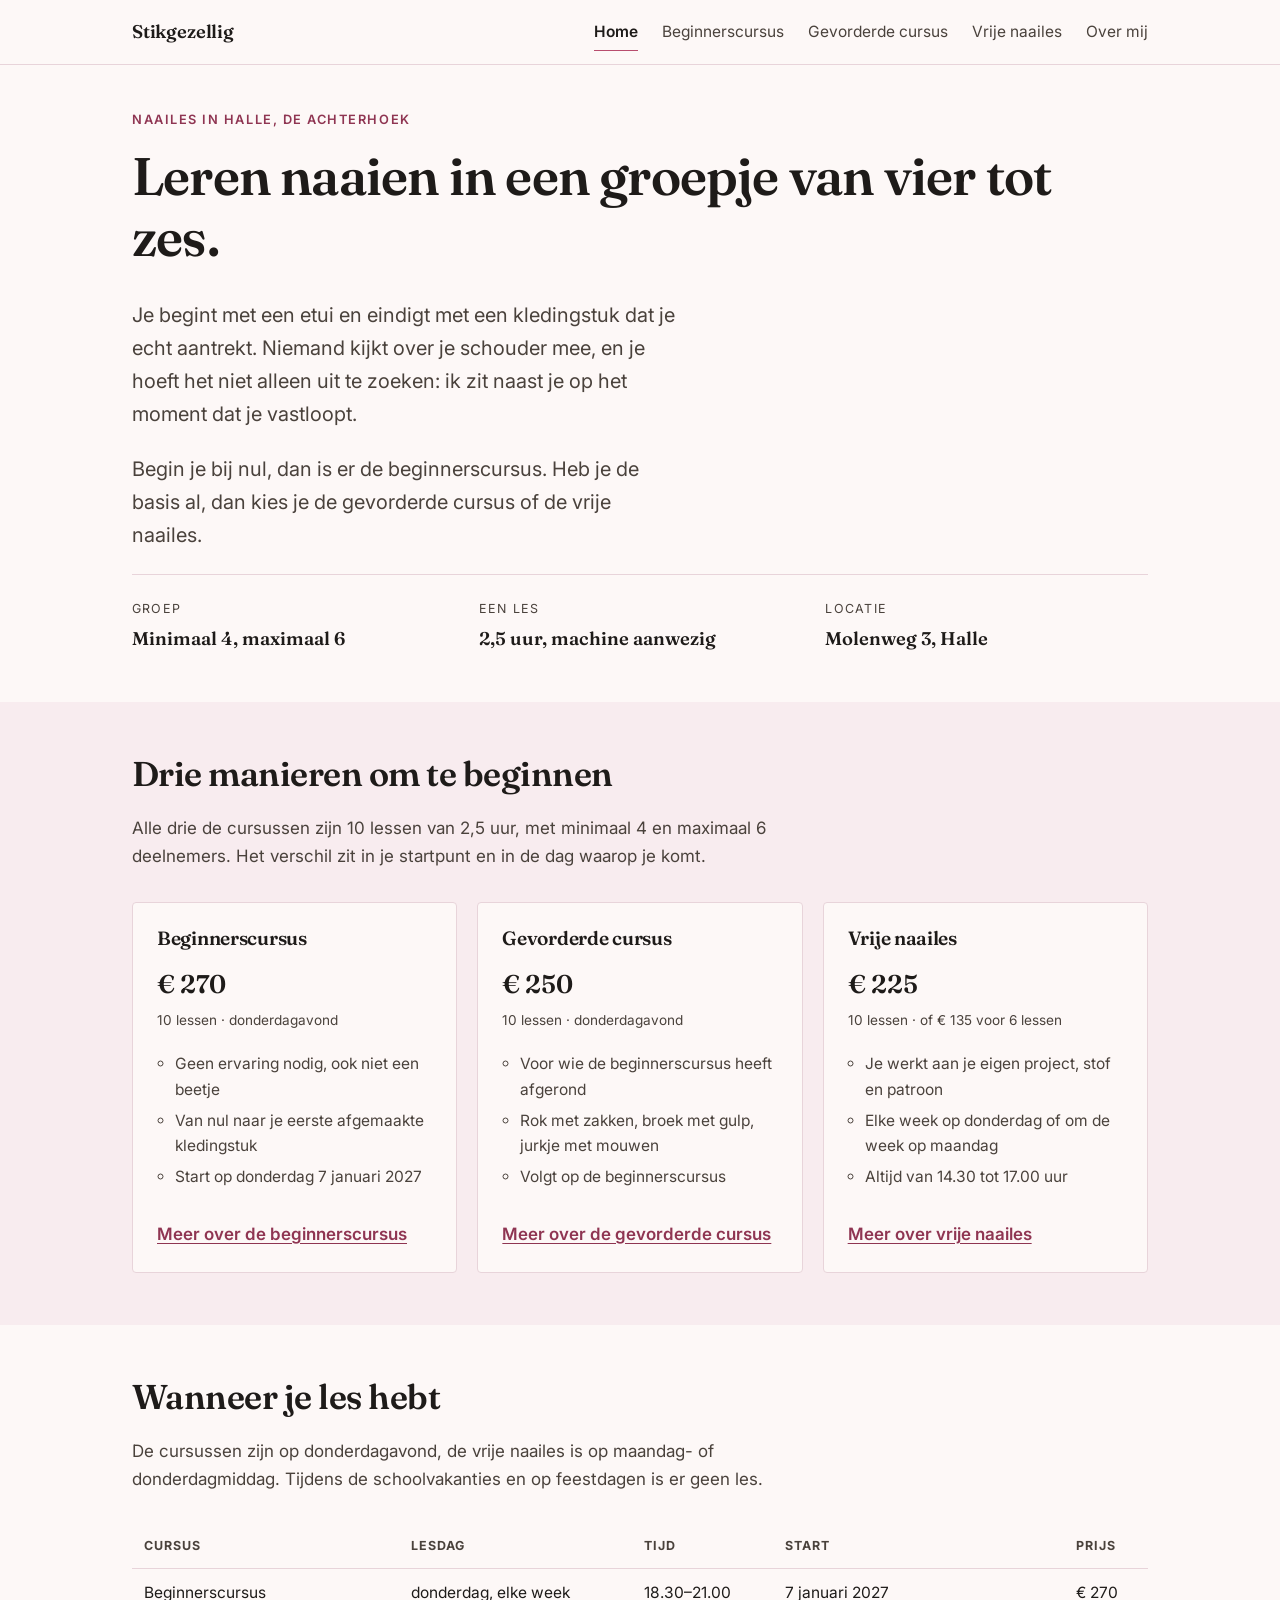
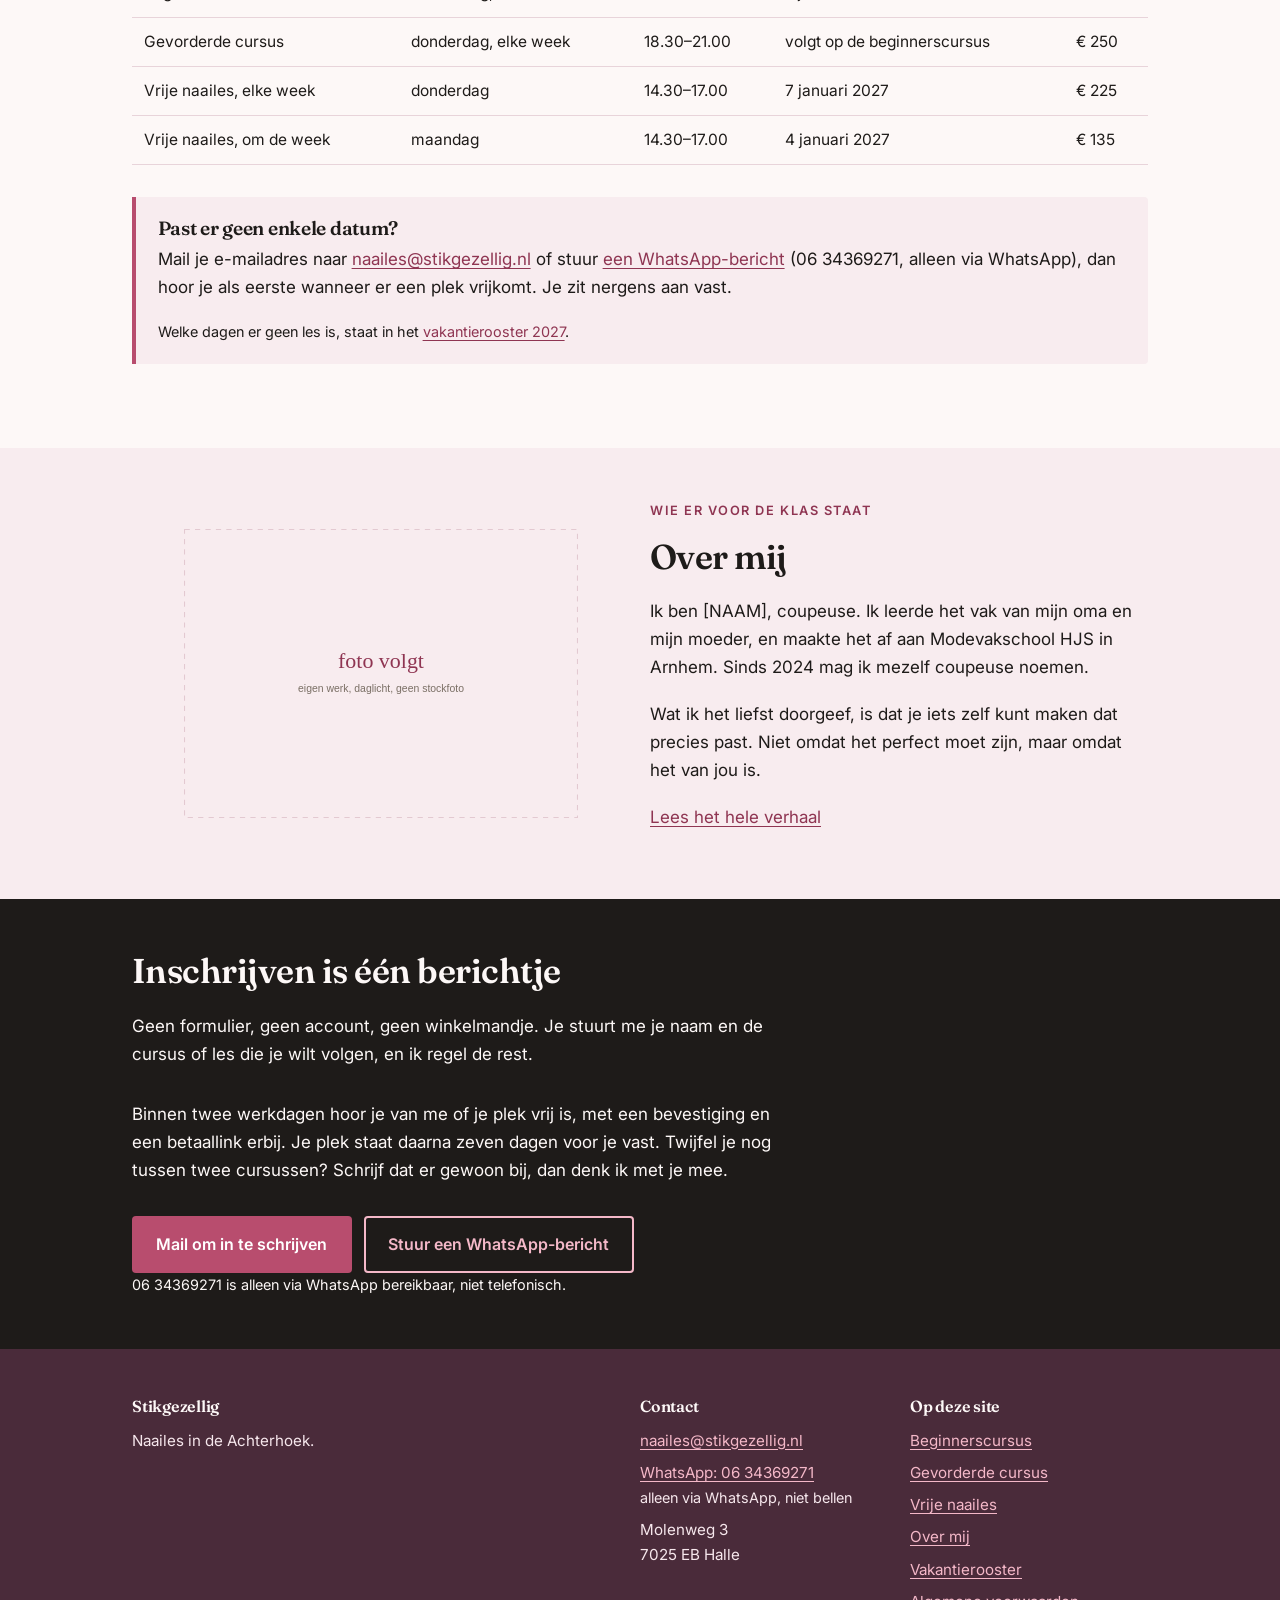
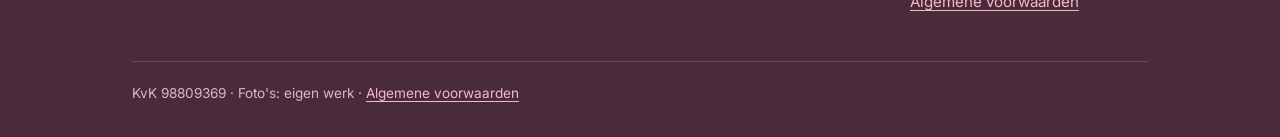
==== commit 6397169e: "refactor(site): pagina praktisch en inschrijven verwijderd Alle verwijzingen opgeruimd: navigatie en" ====
--- a/index.html
+++ b/index.html
@@ -10,11 +10,6 @@
 <link rel="preconnect" href="https://fonts.gstatic.com" crossorigin>
 <link href="https://fonts.googleapis.com/css2?family=Fraunces:opsz,wght@9..144,600&family=Inter:wght@400;600&display=swap" rel="stylesheet">
 <link rel="stylesheet" href="assets/css/style.css">
-<style>
-  /* Algemene voorwaarden: verborgen tot de footerlink ze opent. */
-  .legal { display: none; }
-  .legal:target { display: block; }
-</style>
 </head>
 <body>
 <a class="skip" href="#main">Naar de inhoud</a>
@@ -30,7 +25,6 @@
         <li><a href="gevorderde-cursus.html">Gevorderde cursus</a></li>
         <li><a href="vrije-naailes.html">Vrije naailes</a></li>
         <li><a href="over-mij.html">Over mij</a></li>
-        <li><a href="praktisch-inschrijven.html">Praktisch &amp; inschrijven</a></li>
       </ul>
     </nav>
   </div>
@@ -198,107 +192,6 @@
     </div>
   </section>
 
-  <section class="section section--paper legal" id="algemene-voorwaarden">
-    <div class="wrap">
-      <div class="section-head">
-        <h2>Algemene voorwaarden</h2>
-        <p class="muted">Versie 27-10-2026 · <a href="#">Sluiten</a></p>
-      </div>
-
-      <div class="measure">
-        <p><strong>Stikgezellig</strong><br>Molenweg 3<br>7025 EB Halle<br><a href="mailto:info@stikgezellig.nl">info@stikgezellig.nl</a><br>06 34369271<br>KVK 98809369</p>
-
-        <h3>1. Algemeen</h3>
-        <p>Deze algemene voorwaarden zijn van toepassing op alle lessen, cursussen en workshops die worden aangeboden door Stikgezellig.</p>
-        <p>Door je in te schrijven voor een les, cursus of workshop ga je akkoord met deze algemene voorwaarden.</p>
-        <p>Stikgezellig streeft naar een gezellige, ontspannen en veilige omgeving waarin iedereen met plezier kan leren naaien. We vragen daarom van alle deelnemers dat zij respectvol omgaan met elkaar, de ruimte en de aanwezige machines, gereedschappen en materialen.</p>
-
-        <h3>2. Inschrijving</h3>
-        <p>Een inschrijving is definitief zodra deze door Stikgezellig is bevestigd.</p>
-        <p>Bij cursussen en workshops met een beperkt aantal plaatsen geldt: vol = vol. Plaatsen worden gereserveerd op volgorde van binnenkomst van de inschrijvingen.</p>
-        <p>Wanneer een cursus of workshop vol is, kan een deelnemer op een wachtlijst worden geplaatst.</p>
-
-        <h3>3. Betaling</h3>
-        <p>De kosten van een cursus, les of workshop worden uiterlijk één week vóór de eerste les of activiteit voldaan.</p>
-        <p>Bij een cursus wordt het volledige cursusbedrag in één keer betaald, tenzij vooraf een andere betalingsregeling is afgesproken.</p>
-        <p>Wanneer een betaling niet tijdig wordt voldaan, kan Stikgezellig de gereserveerde plaats aan een andere deelnemer aanbieden.</p>
-
-        <h3>4. Annulering door de deelnemer</h3>
-        <p>Kun je onverhoopt niet deelnemen aan een cursus of workshop? Laat dit dan zo snel mogelijk weten. Voor annulering gelden de volgende voorwaarden:</p>
-        <ul>
-          <li>Bij annulering tot 30 dagen vóór aanvang van de cursus of workshop wordt het betaalde bedrag volledig terugbetaald.</li>
-          <li>Bij annulering tussen 30 en 7 dagen vóór aanvang wordt 75% van het betaalde bedrag terugbetaald.</li>
-          <li>Bij annulering binnen 7 dagen vóór aanvang vindt geen terugbetaling plaats.</li>
-        </ul>
-        <p>Je mag je plaats, in overleg met Stikgezellig, door iemand anders laten innemen. De nieuwe deelnemer moet wel voldoen aan eventuele voorwaarden die voor de betreffende cursus of workshop gelden.</p>
-        <p>Wanneer de plaats wordt ingenomen door iemand van de wachtlijst, wordt het betaalde bedrag volledig terugbetaald.</p>
-
-        <h3>5. Afmelden en gemiste lessen</h3>
-        <p>Kun je een les niet bijwonen, dan vragen we je om dit zo snel mogelijk te laten weten.</p>
-        <p>Een gemiste les kan in principe niet worden ingehaald of terugbetaald, tenzij hierover vooraf andere afspraken zijn gemaakt.</p>
-        <p>Bij een cursus met een vast programma kan Stikgezellig niet garanderen dat een gemiste les op een ander moment kan worden ingehaald.</p>
-        <p>Wanneer Stikgezellig de mogelijkheid biedt om een gemiste les in te halen, is dit afhankelijk van beschikbare plaatsen. Aan deze mogelijkheid kan geen recht op terugbetaling worden ontleend.</p>
-
-        <h3>6. Annulering of wijziging door Stikgezellig</h3>
-        <p>Stikgezellig behoudt zich het recht voor om een cursus of workshop te annuleren wanneer het minimale aantal deelnemers, zoals vermeld op de website, niet wordt bereikt, of wanneer door ziekte, overmacht of andere onvoorziene omstandigheden de activiteit redelijkerwijs niet kan doorgaan.</p>
-        <p>Onder overmacht vallen bijvoorbeeld ziekte, overheidsmaatregelen, technische problemen en andere omstandigheden buiten de invloed van Stikgezellig.</p>
-        <p>Wanneer een cursus of workshop door Stikgezellig wordt geannuleerd, wordt in overleg gezocht naar een passende oplossing, bijvoorbeeld het verplaatsen van de activiteit naar een andere datum. Als een passende oplossing niet mogelijk is, wordt het reeds betaalde bedrag voor de betreffende niet-geleverde les of activiteit terugbetaald.</p>
-
-        <h3>7. Ziekte</h3>
-        <p>Ben je ziek of heb je klachten waarmee je anderen kunt besmetten, dan vragen we je om thuis te blijven.</p>
-        <p>Neem bij twijfel contact op met Stikgezellig. In overleg kan worden gekeken of de gemiste les kan worden ingehaald. Dit is afhankelijk van de mogelijkheden en beschikbare plaatsen.</p>
-        <p>Wanneer de docent ziek is, wordt de les indien mogelijk verplaatst naar een andere datum. Als verplaatsen niet mogelijk is, wordt in overleg naar een passende oplossing gezocht.</p>
-
-        <h3>8. Materialen</h3>
-        <p>Bij cursussen en workshops wordt vooraf aangegeven welke materialen zijn inbegrepen en welke materialen de deelnemer zelf moet aanschaffen.</p>
-        <p>Wanneer deelnemers zelf materialen aanschaffen, zijn zij zelf verantwoordelijk voor het meenemen van de juiste materialen.</p>
-        <p>Stikgezellig kan adviseren over stoffen, fournituren, patronen en andere materialen, maar is niet verantwoordelijk voor een verkeerde aankoop wanneer een deelnemer ervoor kiest om eigen materialen te gebruiken.</p>
-        <p>Bij kledingprojecten kan het voorkomen dat tijdens de cursus blijkt dat extra materiaal nodig is. Deze kosten zijn voor rekening van de deelnemer.</p>
-
-        <h3>9. Gebruik van naaimachines, gereedschappen en materialen</h3>
-        <p>Wanneer gebruik wordt gemaakt van een naaimachine, gereedschappen of andere materialen van Stikgezellig, wordt verwacht dat deelnemers hier zorgvuldig mee omgaan.</p>
-        <p>Deelnemers zijn verplicht de aanwijzingen van de docent op te volgen met betrekking tot het gebruik van machines, gereedschappen en materialen.</p>
-        <p>Stikgezellig geeft uitleg over het veilige gebruik van de aanwezige machines en gereedschappen en houdt toezicht waar dat redelijkerwijs nodig is.</p>
-        <p>Schade die ontstaat door onzorgvuldig of onjuist gebruik kan op de deelnemer worden verhaald.</p>
-        <p>Deelnemers mogen, indien vooraf afgesproken, hun eigen naaimachine meenemen. De deelnemer blijft zelf verantwoordelijk voor de eigen naaimachine en accessoires.</p>
-        <p>Stikgezellig kan helpen bij het gebruik van een eigen machine, maar kan niet garanderen dat ieder type of merk machine tijdens de les volledig kan worden uitgelegd of ingesteld.</p>
-
-        <h3>10. Aansprakelijkheid</h3>
-        <p>Stikgezellig doet er alles aan om de lessen in een veilige en prettige omgeving te laten verlopen.</p>
-        <p>Deelname aan de lessen en het gebruik van machines, gereedschappen en materialen gebeurt met inachtneming van de gegeven instructies.</p>
-        <p>Stikgezellig is niet aansprakelijk voor schade, verlies of diefstal van persoonlijke eigendommen, tenzij sprake is van opzet of bewuste roekeloosheid aan de zijde van Stikgezellig of voor zover aansprakelijkheid wettelijk niet mag worden uitgesloten.</p>
-        <p>De deelnemer is zelf verantwoordelijk voor het opvolgen van veiligheidsinstructies.</p>
-
-        <h3>11. Intellectueel eigendom</h3>
-        <p>Patronen, werkbeschrijvingen en ander lesmateriaal dat door Stikgezellig wordt gemaakt en verstrekt, zijn uitsluitend bedoeld voor persoonlijk gebruik door de deelnemer.</p>
-        <p>Het is niet toegestaan om dit materiaal zonder toestemming te kopiëren, verspreiden, verkopen of op andere wijze commercieel te gebruiken.</p>
-
-        <h3>12. Gedrag tijdens de lessen</h3>
-        <p>Stikgezellig wil een prettige en veilige omgeving bieden aan alle deelnemers.</p>
-        <p>Van deelnemers wordt verwacht dat zij respectvol omgaan met andere deelnemers, de docent, de ruimte en de aanwezige machines, gereedschappen en materialen.</p>
-        <p>Bij ongewenst, agressief of grensoverschrijdend gedrag kan Stikgezellig besluiten de deelname aan de les, cursus of workshop te beëindigen.</p>
-        <p>In dat geval bestaat geen automatisch recht op terugbetaling van het cursus- of lesgeld.</p>
-
-        <h3>13. Klachten</h3>
-        <p>Heb je een klacht of ben je ergens niet tevreden over? Laat dit dan zo snel mogelijk weten, zodat we samen naar een passende oplossing kunnen zoeken. Klachten kunnen worden gemeld via <a href="mailto:info@stikgezellig.nl">info@stikgezellig.nl</a>.</p>
-        <p>Stikgezellig probeert klachten binnen een redelijke termijn te behandelen en samen met de deelnemer tot een passende oplossing te komen.</p>
-
-        <h3>14. Privacy</h3>
-        <p>Stikgezellig verwerkt persoonsgegevens die nodig zijn voor de inschrijving, administratie, communicatie en uitvoering van de lessen, cursussen en workshops.</p>
-        <p>Persoonsgegevens worden zorgvuldig behandeld en niet zonder toestemming aan derden verstrekt, tenzij dit noodzakelijk is voor de uitvoering van de overeenkomst of wettelijk verplicht is.</p>
-        <p>Voor meer informatie wordt verwezen naar de privacyverklaring van Stikgezellig.</p>
-
-        <h3>15. Wijzigingen</h3>
-        <p>Stikgezellig behoudt zich het recht voor om deze algemene voorwaarden te wijzigen.</p>
-        <p>De meest recente versie van de algemene voorwaarden is van toepassing op nieuwe inschrijvingen.</p>
-
-        <h3>16. Toepasselijk recht</h3>
-        <p>Op de overeenkomst tussen Stikgezellig en de deelnemer is het Nederlands recht van toepassing.</p>
-        <p>Geschillen worden bij voorkeur eerst in onderling overleg opgelost.</p>
-      </div>
-    </div>
-  </section>
-
 </main>
 
 <footer class="site-footer">
@@ -323,13 +216,12 @@
           <li><a href="gevorderde-cursus.html">Gevorderde cursus</a></li>
           <li><a href="vrije-naailes.html">Vrije naailes</a></li>
           <li><a href="over-mij.html">Over mij</a></li>
-          <li><a href="praktisch-inschrijven.html">Praktisch &amp; inschrijven</a></li>
-          <li><a href="vakantierooster.html">Vakantierooster</a></li>
-          <li><a href="#algemene-voorwaarden">Algemene voorwaarden</a></li>
+            <li><a href="vakantierooster.html">Vakantierooster</a></li>
+          <li><a href="algemene-voorwaarden.html">Algemene voorwaarden</a></li>
         </ul>
       </div>
     </div>
-    <p class="footer-note">KvK 98809369 · Foto's: eigen werk · <a href="#algemene-voorwaarden">Algemene voorwaarden</a></p>
+    <p class="footer-note">KvK 98809369 · Foto's: eigen werk · <a href="algemene-voorwaarden.html">Algemene voorwaarden</a></p>
   </div>
 </footer>
 
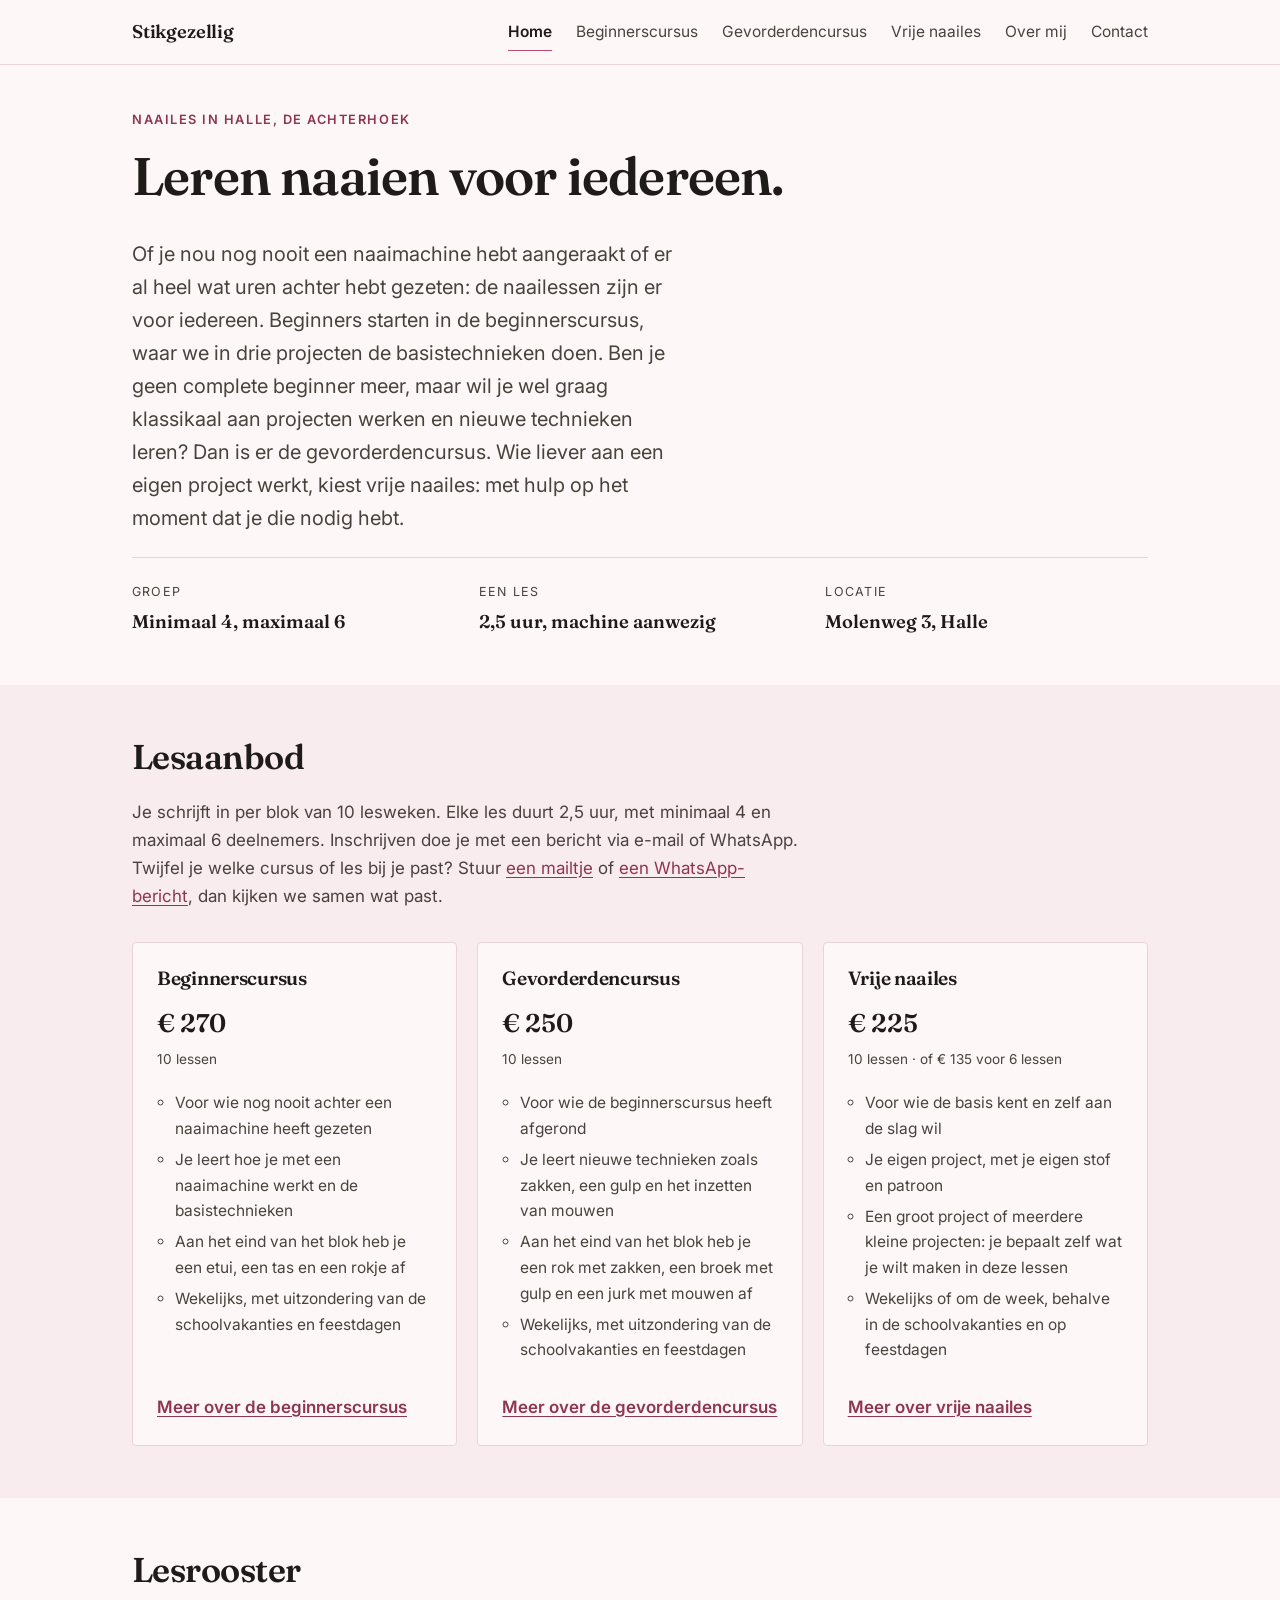
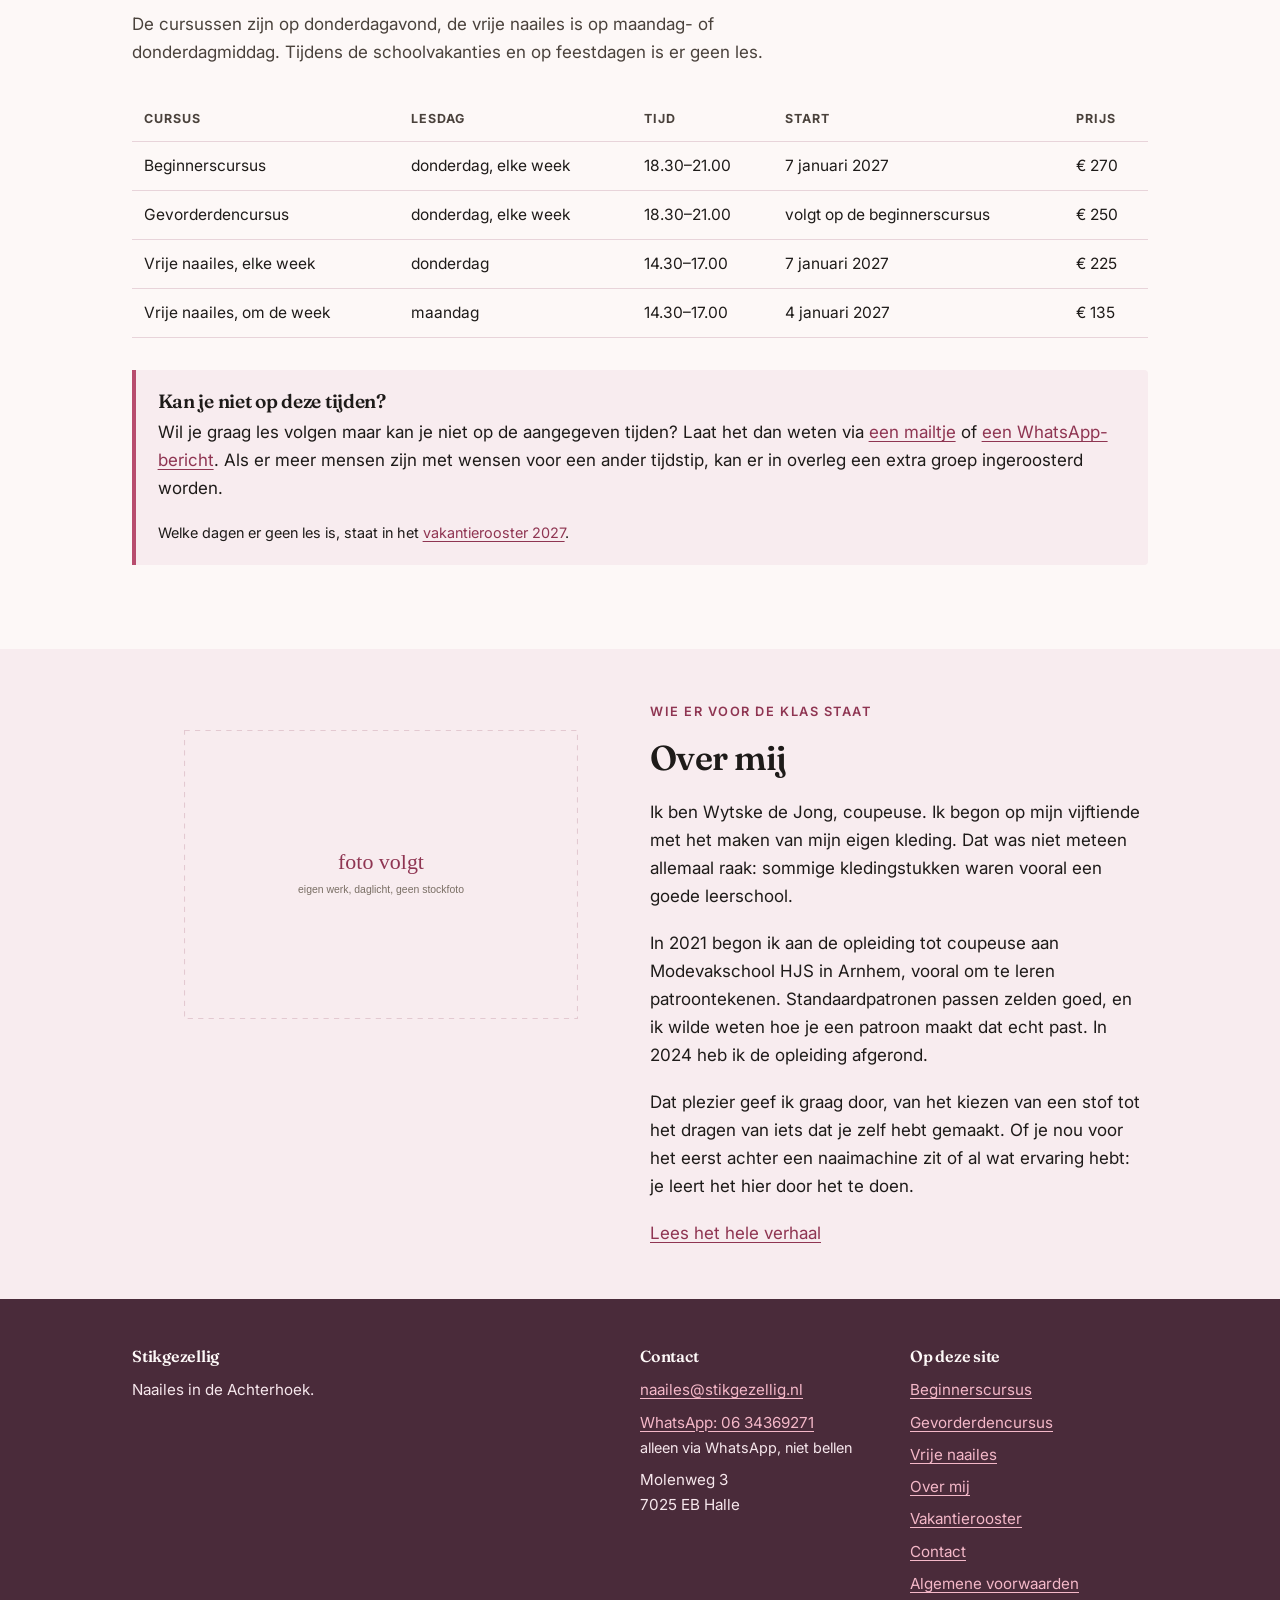
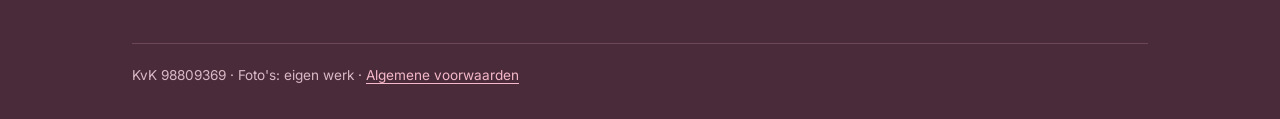
==== commit ec11d97c: "laatste wijzigingen" ====
--- a/index.html
+++ b/index.html
@@ -4,12 +4,44 @@
 <meta charset="utf-8">
 <meta name="viewport" content="width=device-width, initial-scale=1">
 <title>Stikgezellig — naailes in de Achterhoek</title>
-<meta name="description" content="Naailes in Halle, in kleine groepen van vier tot zes. Beginnerscursus van 10 lessen op donderdagavond, gevorderde cursus en vrije naailes op maandag- of donderdagmiddag.">
+<meta name="description" content="Naailes in Halle, in kleine groepen van vier tot zes. Beginnerscursus van 10 lessen op donderdagavond, gevorderdencursus en vrije naailes op maandag- of donderdagmiddag.">
 <link rel="canonical" href="https://mjmeijerman.github.io/naailes/">
 <link rel="preconnect" href="https://fonts.googleapis.com">
 <link rel="preconnect" href="https://fonts.gstatic.com" crossorigin>
 <link href="https://fonts.googleapis.com/css2?family=Fraunces:opsz,wght@9..144,600&family=Inter:wght@400;600&display=swap" rel="stylesheet">
 <link rel="stylesheet" href="assets/css/style.css">
+<!-- Structured data: LocalBusiness -->
+<script type="application/ld+json">
+{
+  "@context": "https://schema.org",
+  "@type": "LocalBusiness",
+  "@id": "https://stikgezellig.nl/#stikgezellig",
+  "name": "Stikgezellig",
+  "description": "Naailes in Halle, Achterhoek. Beginnerscursus, gevorderdencursus en vrije naailes in kleine groepen.",
+  "url": "https://stikgezellig.nl/",
+  "email": "naailes@stikgezellig.nl",
+  "telephone": "+31634369271",
+  "address": {
+    "@type": "PostalAddress",
+    "streetAddress": "Molenweg 3",
+    "postalCode": "7025 EB",
+    "addressLocality": "Halle",
+    "addressRegion": "Gelderland",
+    "addressCountry": "NL"
+  },
+  "geo": {
+    "@type": "GeoCoordinates",
+    "latitude": 51.98126,
+    "longitude": 6.42817
+  },
+  "areaServed": "Achterhoek",
+  "founder": {
+    "@type": "Person",
+    "name": "Wytske de Jong",
+    "jobTitle": "Coupeuse"
+  }
+}
+</script>
 </head>
 <body>
 <a class="skip" href="#main">Naar de inhoud</a>
@@ -22,9 +54,10 @@
       <ul>
         <li><a href="index.html" aria-current="page">Home</a></li>
         <li><a href="beginnerscursus.html">Beginnerscursus</a></li>
-        <li><a href="gevorderde-cursus.html">Gevorderde cursus</a></li>
+        <li><a href="gevorderde-cursus.html">Gevorderdencursus</a></li>
         <li><a href="vrije-naailes.html">Vrije naailes</a></li>
         <li><a href="over-mij.html">Over mij</a></li>
+        <li><a href="contact.html">Contact</a></li>
       </ul>
     </nav>
   </div>
@@ -35,9 +68,8 @@
   <section class="hero">
     <div class="wrap">
       <p class="eyebrow">Naailes in Halle, de Achterhoek</p>
-      <h1>Leren naaien in een groepje van vier tot zes.</h1>
-      <p class="lead">Je begint met een etui en eindigt met een kledingstuk dat je echt aantrekt. Niemand kijkt over je schouder mee, en je hoeft het niet alleen uit te zoeken: ik zit naast je op het moment dat je vastloopt.</p>
-      <p class="lead">Begin je bij nul, dan is er de beginnerscursus. Heb je de basis al, dan kies je de gevorderde cursus of de vrije naailes.</p>
+      <h1>Leren naaien voor iedereen.</h1>
+      <p class="lead">Of je nou nog nooit een naaimachine hebt aangeraakt of er al heel wat uren achter hebt gezeten: de naailessen zijn er voor iedereen. Beginners starten in de beginnerscursus, waar we in drie projecten de basistechnieken doen. Ben je geen complete beginner meer, maar wil je wel graag klassikaal aan projecten werken en nieuwe technieken leren? Dan is er de gevorderdencursus. Wie liever aan een eigen project werkt, kiest vrije naailes: met hulp op het moment dat je die nodig hebt.</p>
       <dl class="facts">
         <div>
           <dt>Groep</dt>
@@ -58,40 +90,43 @@
   <section class="section section--paper" id="cursussen">
     <div class="wrap">
       <div class="section-head">
-        <h2>Drie manieren om te beginnen</h2>
-        <p class="muted">Alle drie de cursussen zijn 10 lessen van 2,5 uur, met minimaal 4 en maximaal 6 deelnemers. Het verschil zit in je startpunt en in de dag waarop je komt.</p>
+        <h2>Lesaanbod</h2>
+        <p class="muted">Je schrijft in per blok van 10 lesweken. Elke les duurt 2,5 uur, met minimaal 4 en maximaal 6 deelnemers. Inschrijven doe je met een bericht via e-mail of WhatsApp. Twijfel je welke cursus of les bij je past? Stuur <a href="mailto:naailes@stikgezellig.nl?subject=Vraag%20over%20het%20lesaanbod">een mailtje</a> of <a href="https://wa.me/31634369271" target="_blank" rel="noopener noreferrer">een WhatsApp-bericht</a>, dan kijken we samen wat past.</p>
       </div>
 
       <ul class="cards cards--3">
         <li class="card">
           <h3>Beginnerscursus</h3>
-          <p class="price">€ 270<small>10 lessen · donderdagavond</small></p>
+          <p class="price">€ 270<small>10 lessen</small></p>
           <ul>
-            <li>Geen ervaring nodig, ook niet een beetje</li>
-            <li>Van nul naar je eerste afgemaakte kledingstuk</li>
-            <li>Start op donderdag 7 januari 2027</li>
+            <li>Voor wie nog nooit achter een naaimachine heeft gezeten</li>
+            <li>Je leert hoe je met een naaimachine werkt en de basistechnieken</li>
+            <li>Aan het eind van het blok heb je een etui, een tas en een rokje af</li>
+            <li>Wekelijks, met uitzondering van de schoolvakanties en feestdagen</li>
           </ul>
           <p class="card-cta"><a href="beginnerscursus.html">Meer over de beginnerscursus</a></p>
         </li>
 
         <li class="card">
-          <h3>Gevorderde cursus</h3>
-          <p class="price">€ 250<small>10 lessen · donderdagavond</small></p>
+          <h3>Gevorderdencursus</h3>
+          <p class="price">€ 250<small>10 lessen</small></p>
           <ul>
             <li>Voor wie de beginnerscursus heeft afgerond</li>
-            <li>Rok met zakken, broek met gulp, jurkje met mouwen</li>
-            <li>Volgt op de beginnerscursus</li>
+            <li>Je leert nieuwe technieken zoals zakken, een gulp en het inzetten van mouwen</li>
+            <li>Aan het eind van het blok heb je een rok met zakken, een broek met gulp en een jurk met mouwen af</li>
+            <li>Wekelijks, met uitzondering van de schoolvakanties en feestdagen</li>
           </ul>
-          <p class="card-cta"><a href="gevorderde-cursus.html">Meer over de gevorderde cursus</a></p>
+          <p class="card-cta"><a href="gevorderde-cursus.html">Meer over de gevorderdencursus</a></p>
         </li>
 
         <li class="card">
           <h3>Vrije naailes</h3>
           <p class="price">€ 225<small>10 lessen · of € 135 voor 6 lessen</small></p>
           <ul>
-            <li>Je werkt aan je eigen project, stof en patroon</li>
-            <li>Elke week op donderdag of om de week op maandag</li>
-            <li>Altijd van 14.30 tot 17.00 uur</li>
+            <li>Voor wie de basis kent en zelf aan de slag wil</li>
+            <li>Je eigen project, met je eigen stof en patroon</li>
+            <li>Een groot project of meerdere kleine projecten: je bepaalt zelf wat je wilt maken in deze lessen</li>
+            <li>Wekelijks of om de week, behalve in de schoolvakanties en op feestdagen</li>
           </ul>
           <p class="card-cta"><a href="vrije-naailes.html">Meer over vrije naailes</a></p>
         </li>
@@ -102,7 +137,7 @@
   <section class="section" id="wanneer">
     <div class="wrap">
       <div class="section-head">
-        <h2>Wanneer je les hebt</h2>
+        <h2>Lesrooster</h2>
         <p class="muted">De cursussen zijn op donderdagavond, de vrije naailes is op maandag- of donderdagmiddag. Tijdens de schoolvakanties en op feestdagen is er geen les.</p>
       </div>
 
@@ -126,7 +161,7 @@
               <td>€ 270</td>
             </tr>
             <tr>
-              <td>Gevorderde cursus</td>
+              <td>Gevorderdencursus</td>
               <td>donderdag, elke week</td>
               <td>18.30–21.00</td>
               <td>volgt op de beginnerscursus</td>
@@ -151,8 +186,8 @@
       </div>
 
       <div class="callout">
-        <h3>Past er geen enkele datum?</h3>
-        <p>Mail je e-mailadres naar <a href="mailto:naailes@stikgezellig.nl?subject=Volgende%20ronde%20naailes">naailes@stikgezellig.nl</a> of stuur <a href="https://wa.me/31634369271" target="_blank" rel="noopener noreferrer">een WhatsApp-bericht</a> (06 34369271, alleen via WhatsApp), dan hoor je als eerste wanneer er een plek vrijkomt. Je zit nergens aan vast.</p>
+        <h3>Kan je niet op deze tijden?</h3>
+        <p>Wil je graag les volgen maar kan je niet op de aangegeven tijden? Laat het dan weten via <a href="mailto:naailes@stikgezellig.nl?subject=Ander%20tijdstip%20naailes">een mailtje</a> of <a href="https://wa.me/31634369271" target="_blank" rel="noopener noreferrer">een WhatsApp-bericht</a>. Als er meer mensen zijn met wensen voor een ander tijdstip, kan er in overleg een extra groep ingeroosterd worden.</p>
         <p class="small">Welke dagen er geen les is, staat in het <a href="vakantierooster.html">vakantierooster 2027</a>.</p>
       </div>
     </div>
@@ -162,33 +197,17 @@
     <div class="wrap">
       <div class="cards cards--2">
         <figure>
-          <img src="assets/img/foto-volgt.svg" alt="[NAAM] achter de naaimachine in het atelier" width="800" height="600">
+          <img src="assets/img/foto-volgt.svg" alt="Wytske de Jong achter de naaimachine in het atelier" width="800" height="600">
         </figure>
         <div>
           <p class="eyebrow">Wie er voor de klas staat</p>
           <h2>Over mij</h2>
-          <p>Ik ben [NAAM], coupeuse. Ik leerde het vak van mijn oma en mijn moeder, en maakte het af aan Modevakschool HJS in Arnhem. Sinds 2024 mag ik mezelf coupeuse noemen.</p>
-          <p>Wat ik het liefst doorgeef, is dat je iets zelf kunt maken dat precies past. Niet omdat het perfect moet zijn, maar omdat het van jou is.</p>
+          <p>Ik ben Wytske de Jong, coupeuse. Ik begon op mijn vijftiende met het maken van mijn eigen kleding. Dat was niet meteen allemaal raak: sommige kledingstukken waren vooral een goede leerschool.</p>
+          <p>In 2021 begon ik aan de opleiding tot coupeuse aan Modevakschool HJS in Arnhem, vooral om te leren patroontekenen. Standaardpatronen passen zelden goed, en ik wilde weten hoe je een patroon maakt dat echt past. In 2024 heb ik de opleiding afgerond.</p>
+          <p>Dat plezier geef ik graag door, van het kiezen van een stof tot het dragen van iets dat je zelf hebt gemaakt. Of je nou voor het eerst achter een naaimachine zit of al wat ervaring hebt: je leert het hier door het te doen.</p>
           <p class="card-cta"><a href="over-mij.html">Lees het hele verhaal</a></p>
         </div>
       </div>
-    </div>
-  </section>
-
-  <section class="section section--ink" id="inschrijven">
-    <div class="wrap">
-      <div class="section-head">
-        <h2>Inschrijven is één berichtje</h2>
-        <p>Geen formulier, geen account, geen winkelmandje. Je stuurt me je naam en de cursus of les die je wilt volgen, en ik regel de rest.</p>
-      </div>
-      <div class="measure">
-        <p>Binnen twee werkdagen hoor je van me of je plek vrij is, met een bevestiging en een betaallink erbij. Je plek staat daarna zeven dagen voor je vast. Twijfel je nog tussen twee cursussen? Schrijf dat er gewoon bij, dan denk ik met je mee.</p>
-      </div>
-      <div class="btn-row mt-2">
-        <a class="btn btn--primary" href="mailto:naailes@stikgezellig.nl?subject=Inschrijving%20naailes&amp;body=Hoi%2C%20ik%20wil%20graag%20inschrijven.%0A%0AMijn%20naam%3A%20%0ACursus%20of%20les%3A%20%0ATelefoonnummer%3A%20">Mail om in te schrijven</a>
-        <a class="btn btn--ghost" href="https://wa.me/31634369271?text=Hoi%2C%20ik%20wil%20graag%20inschrijven.%20Mijn%20naam%20is%20" target="_blank" rel="noopener noreferrer">Stuur een WhatsApp-bericht</a>
-      </div>
-      <p class="small">06 34369271 is alleen via WhatsApp bereikbaar, niet telefonisch.</p>
     </div>
   </section>
 
@@ -213,10 +232,11 @@
         <h3>Op deze site</h3>
         <ul>
           <li><a href="beginnerscursus.html">Beginnerscursus</a></li>
-          <li><a href="gevorderde-cursus.html">Gevorderde cursus</a></li>
+          <li><a href="gevorderde-cursus.html">Gevorderdencursus</a></li>
           <li><a href="vrije-naailes.html">Vrije naailes</a></li>
           <li><a href="over-mij.html">Over mij</a></li>
-            <li><a href="vakantierooster.html">Vakantierooster</a></li>
+          <li><a href="vakantierooster.html">Vakantierooster</a></li>
+          <li><a href="contact.html">Contact</a></li>
           <li><a href="algemene-voorwaarden.html">Algemene voorwaarden</a></li>
         </ul>
       </div>
--- a/assets/css/style.css
+++ b/assets/css/style.css
@@ -497,3 +497,12 @@
 .small { font-size: 0.9rem; }
 .measure { max-width: 40rem; }
 .mt-2 { margin-top: 2rem; }
+
+/* Kaart in een kaartblok (OpenStreetMap-embed) */
+.map iframe {
+  width: 100%;
+  height: 22rem;
+  border: 0;
+  display: block;
+  border-radius: 4px;
+}
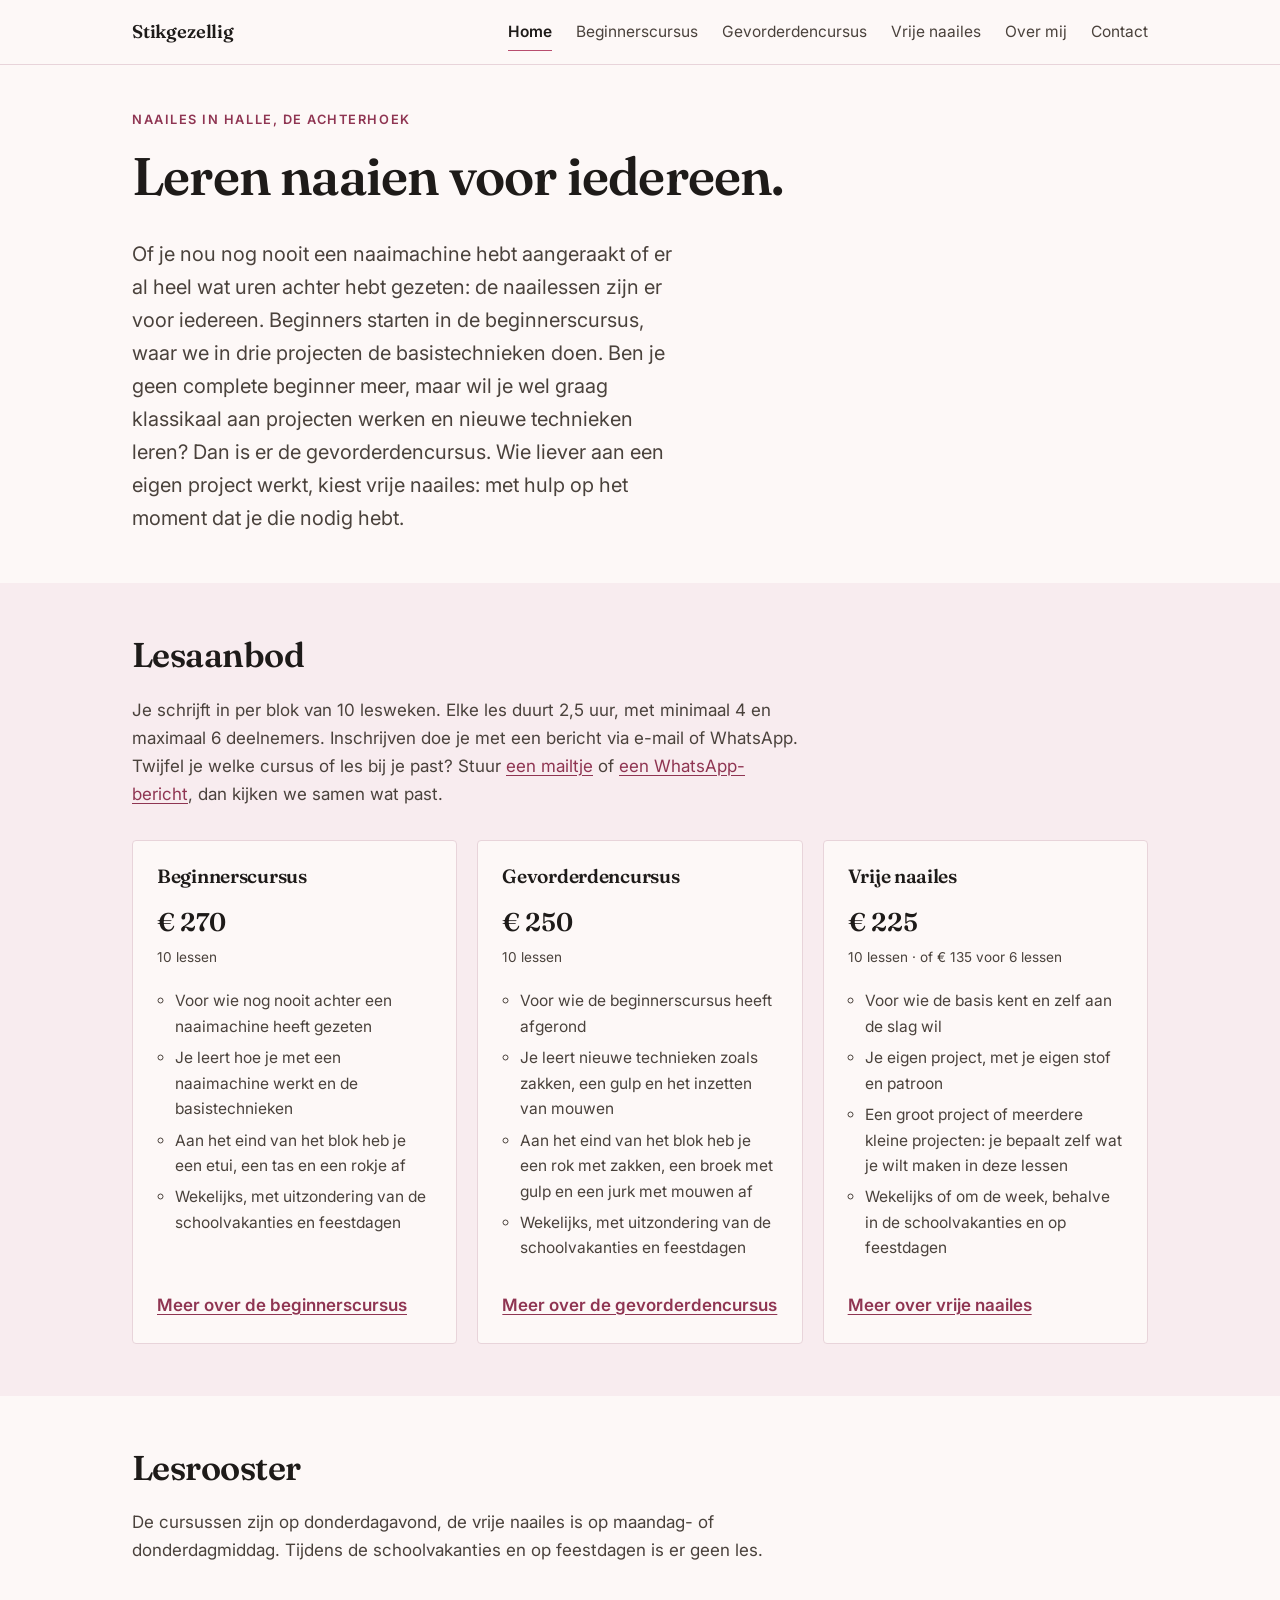
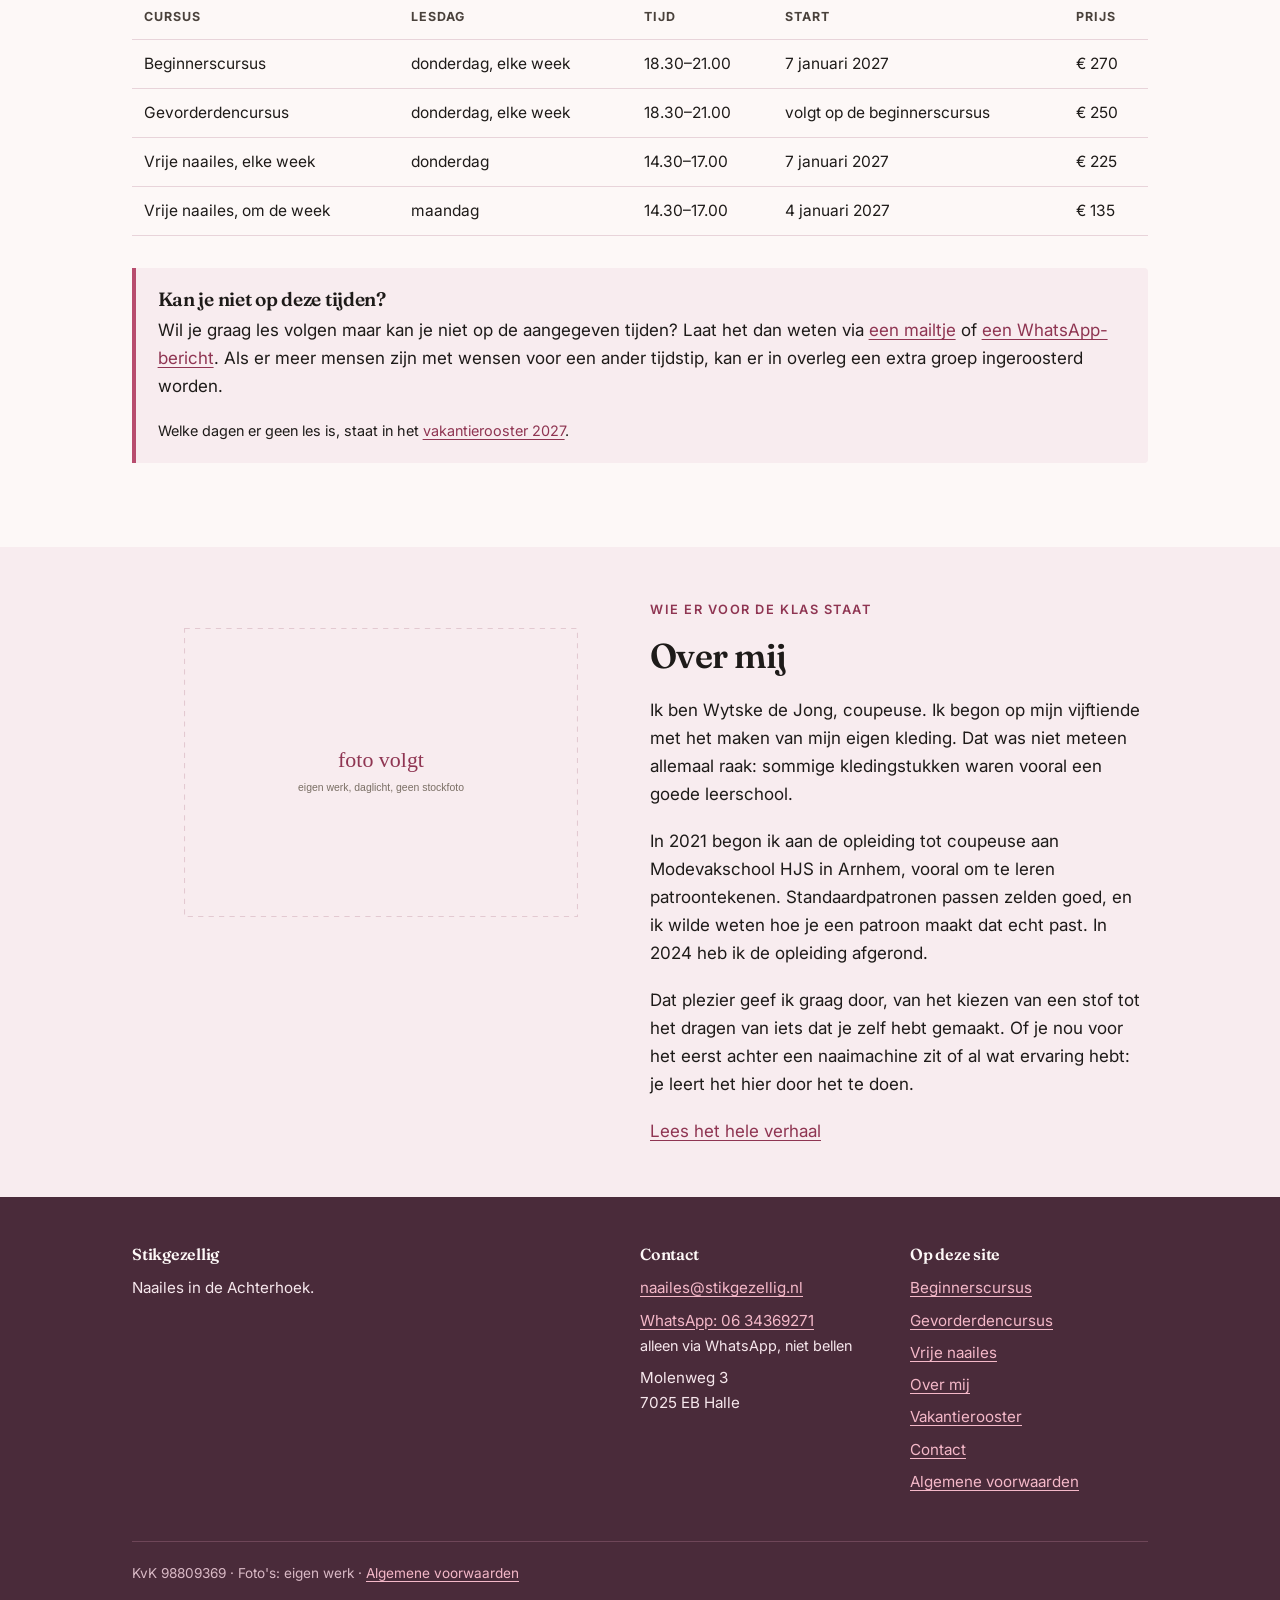
==== commit 5ebcdc9d: "laatste kleine wijziging" ====
--- a/index.html
+++ b/index.html
@@ -5,7 +5,7 @@
 <meta name="viewport" content="width=device-width, initial-scale=1">
 <title>Stikgezellig — naailes in de Achterhoek</title>
 <meta name="description" content="Naailes in Halle, in kleine groepen van vier tot zes. Beginnerscursus van 10 lessen op donderdagavond, gevorderdencursus en vrije naailes op maandag- of donderdagmiddag.">
-<link rel="canonical" href="https://mjmeijerman.github.io/naailes/">
+<link rel="canonical" href="https://stikgezellig.nl/">
 <link rel="preconnect" href="https://fonts.googleapis.com">
 <link rel="preconnect" href="https://fonts.gstatic.com" crossorigin>
 <link href="https://fonts.googleapis.com/css2?family=Fraunces:opsz,wght@9..144,600&family=Inter:wght@400;600&display=swap" rel="stylesheet">
@@ -70,20 +70,6 @@
       <p class="eyebrow">Naailes in Halle, de Achterhoek</p>
       <h1>Leren naaien voor iedereen.</h1>
       <p class="lead">Of je nou nog nooit een naaimachine hebt aangeraakt of er al heel wat uren achter hebt gezeten: de naailessen zijn er voor iedereen. Beginners starten in de beginnerscursus, waar we in drie projecten de basistechnieken doen. Ben je geen complete beginner meer, maar wil je wel graag klassikaal aan projecten werken en nieuwe technieken leren? Dan is er de gevorderdencursus. Wie liever aan een eigen project werkt, kiest vrije naailes: met hulp op het moment dat je die nodig hebt.</p>
-      <dl class="facts">
-        <div>
-          <dt>Groep</dt>
-          <dd>Minimaal 4, maximaal 6</dd>
-        </div>
-        <div>
-          <dt>Een les</dt>
-          <dd>2,5 uur, machine aanwezig</dd>
-        </div>
-        <div>
-          <dt>Locatie</dt>
-          <dd>Molenweg 3, Halle</dd>
-        </div>
-      </dl>
     </div>
   </section>
 
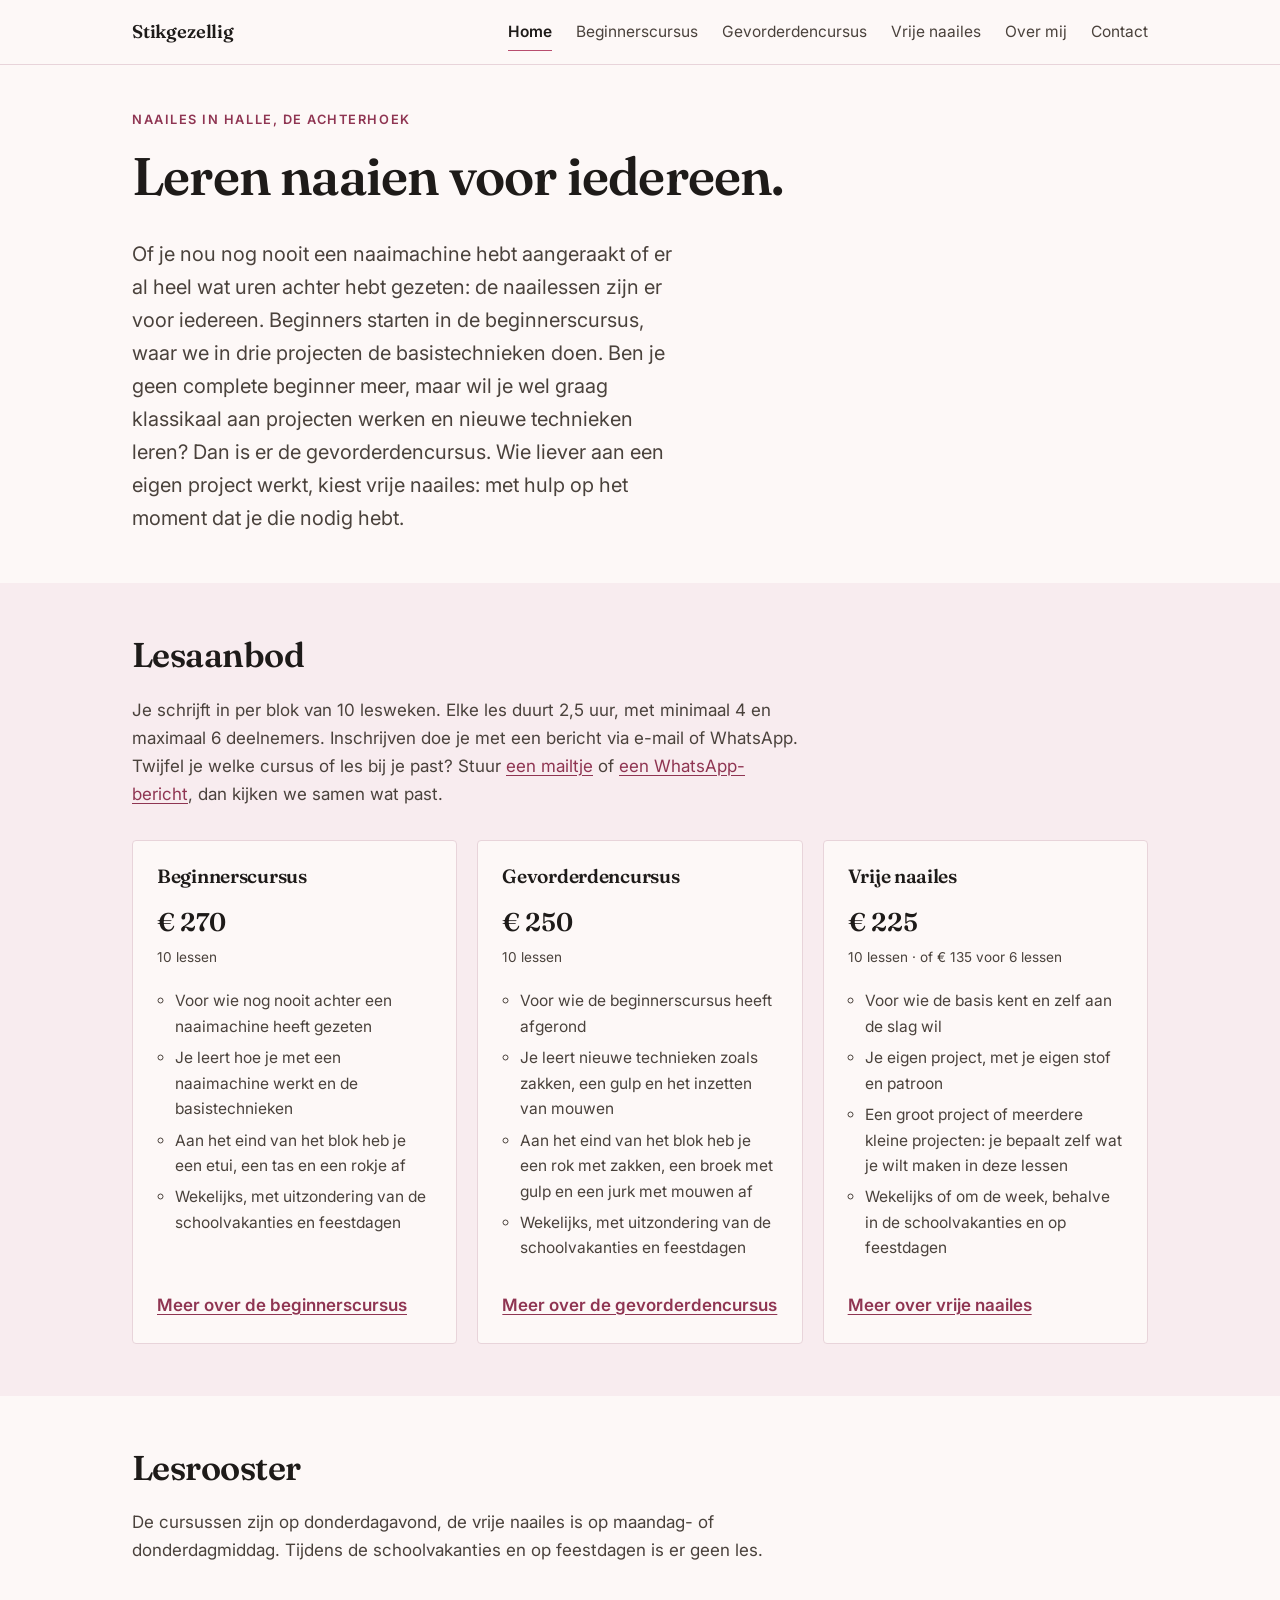
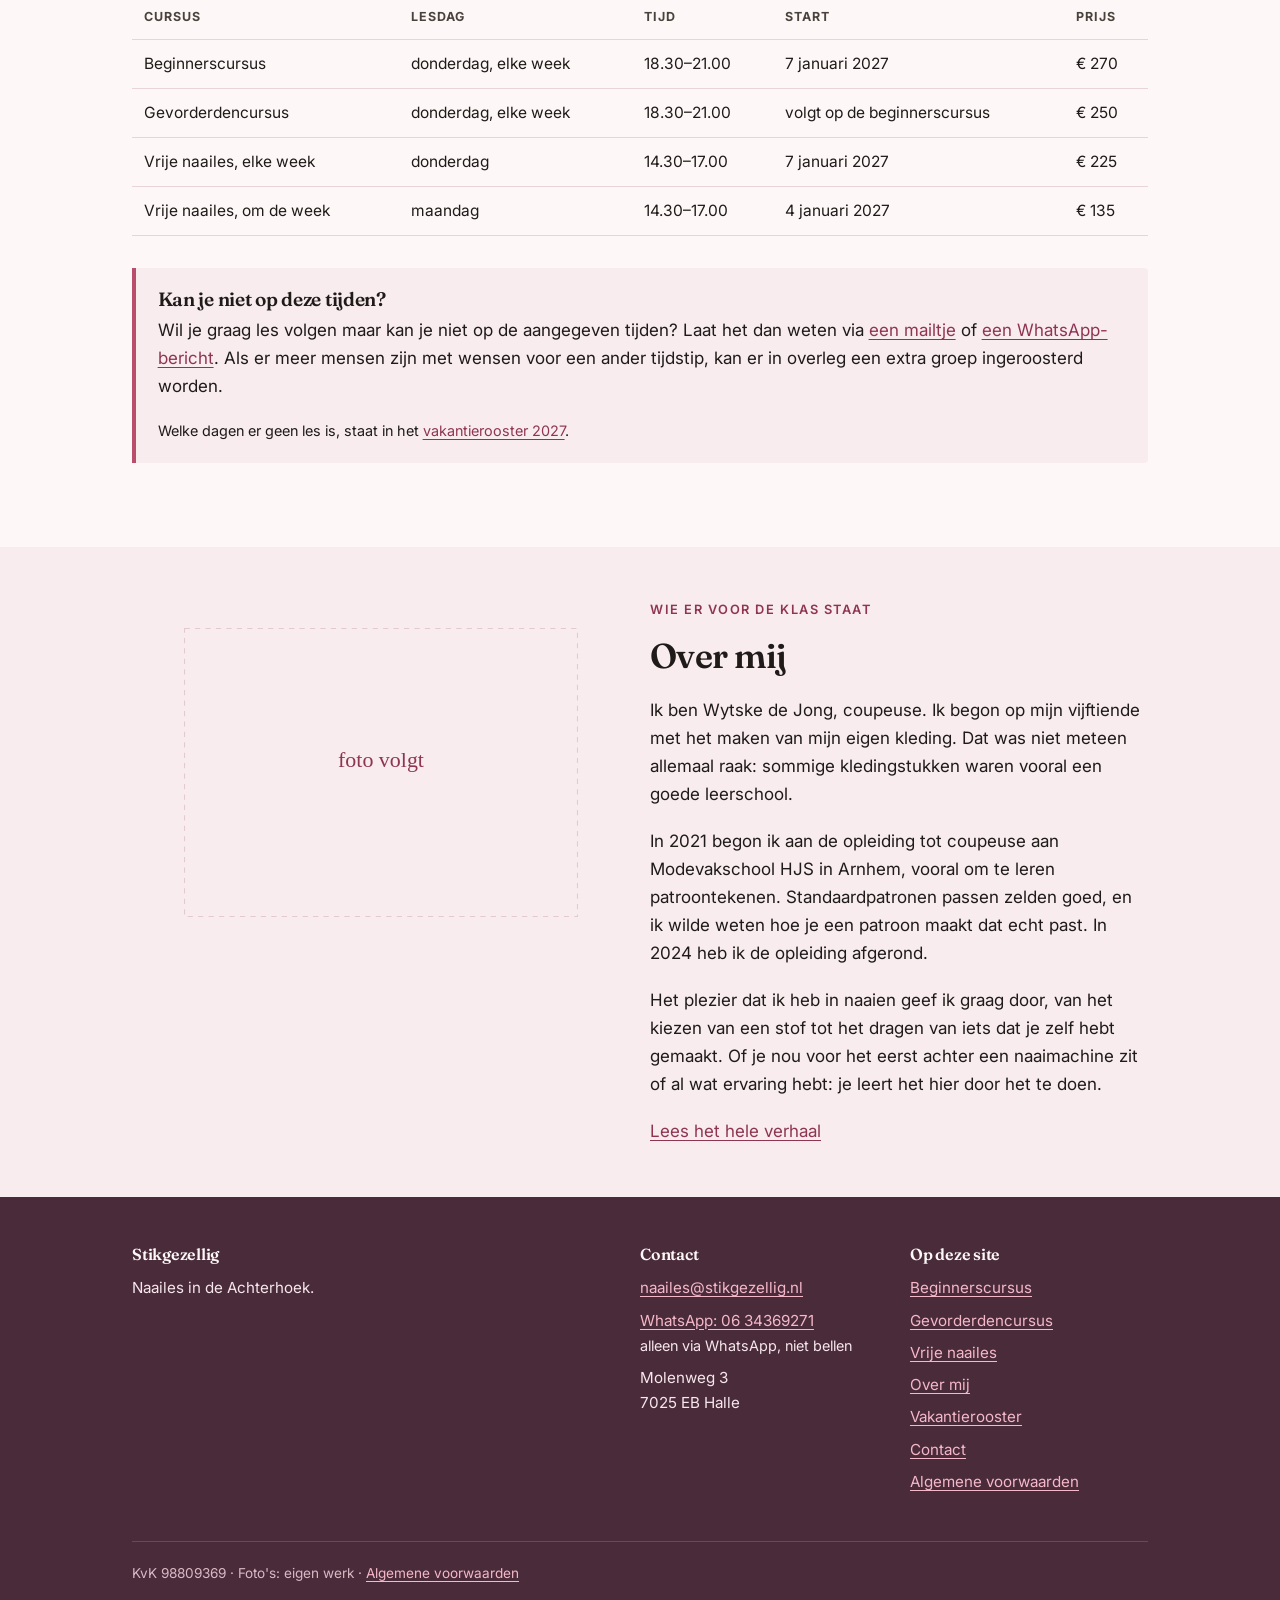
==== commit 1f1afe6d: "fix(home): herformuleer doorgeef-zin over plezier in naaien" ====
--- a/index.html
+++ b/index.html
@@ -190,7 +190,7 @@
           <h2>Over mij</h2>
           <p>Ik ben Wytske de Jong, coupeuse. Ik begon op mijn vijftiende met het maken van mijn eigen kleding. Dat was niet meteen allemaal raak: sommige kledingstukken waren vooral een goede leerschool.</p>
           <p>In 2021 begon ik aan de opleiding tot coupeuse aan Modevakschool HJS in Arnhem, vooral om te leren patroontekenen. Standaardpatronen passen zelden goed, en ik wilde weten hoe je een patroon maakt dat echt past. In 2024 heb ik de opleiding afgerond.</p>
-          <p>Dat plezier geef ik graag door, van het kiezen van een stof tot het dragen van iets dat je zelf hebt gemaakt. Of je nou voor het eerst achter een naaimachine zit of al wat ervaring hebt: je leert het hier door het te doen.</p>
+          <p>Het plezier dat ik heb in naaien geef ik graag door, van het kiezen van een stof tot het dragen van iets dat je zelf hebt gemaakt. Of je nou voor het eerst achter een naaimachine zit of al wat ervaring hebt: je leert het hier door het te doen.</p>
           <p class="card-cta"><a href="over-mij.html">Lees het hele verhaal</a></p>
         </div>
       </div>
--- a/assets/css/style.css
+++ b/assets/css/style.css
@@ -506,3 +506,11 @@
   display: block;
   border-radius: 4px;
 }
+
+/* Footer altijd onderaan, ook bij korte pagina's */
+body {
+  min-height: 100vh;
+  display: flex;
+  flex-direction: column;
+}
+main { flex: 1 0 auto; }
